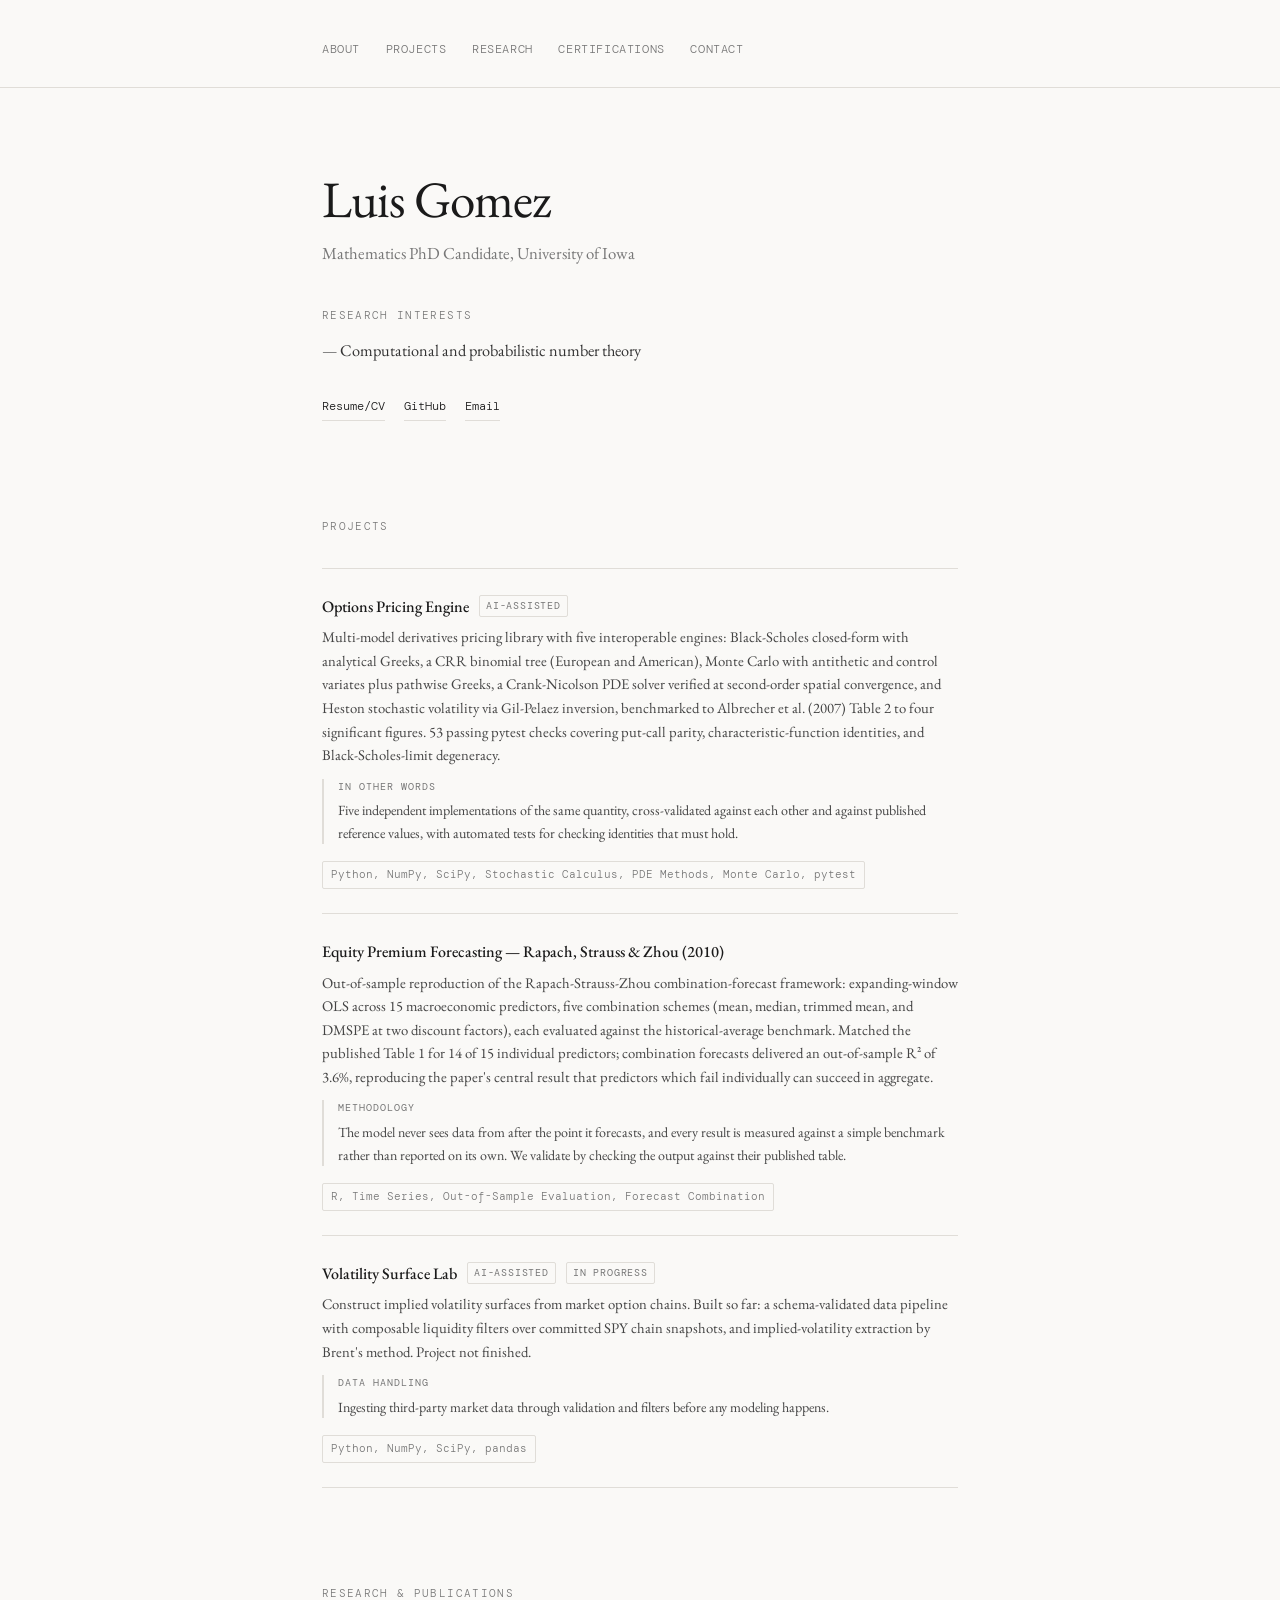
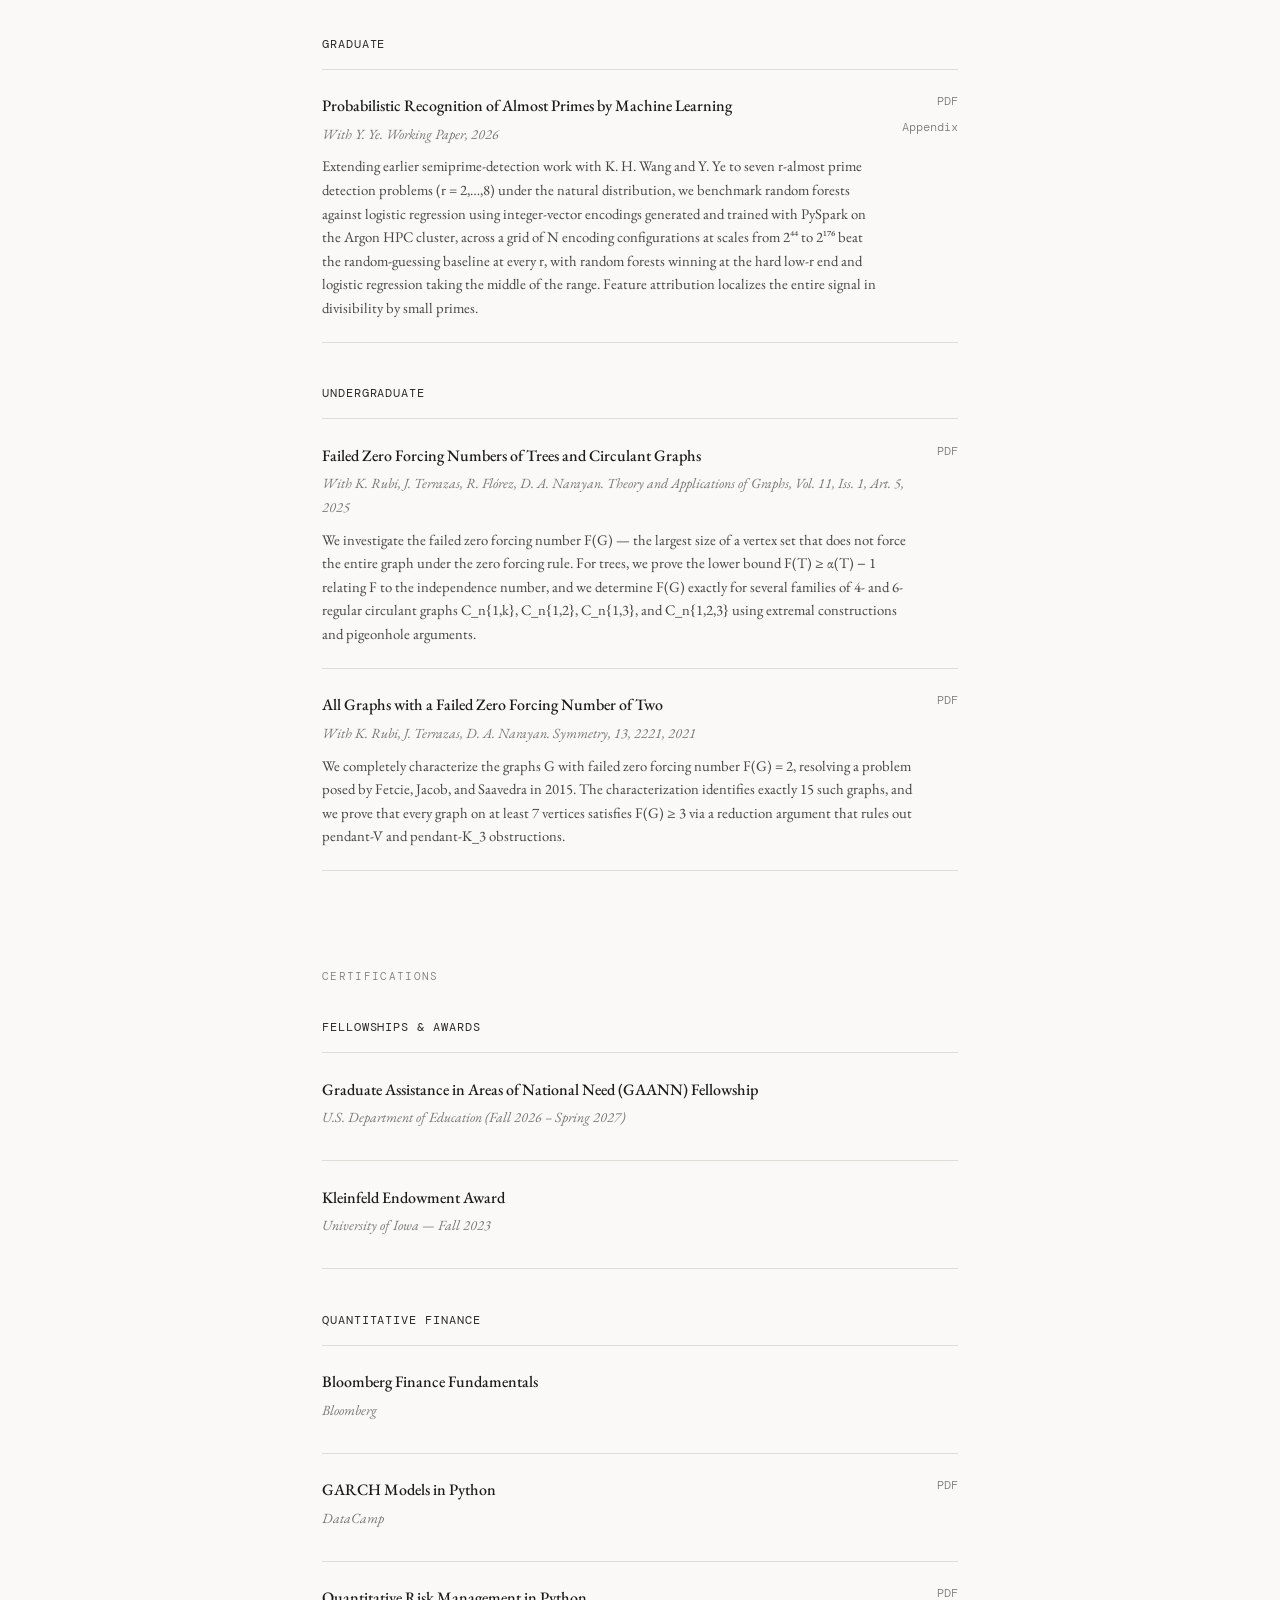
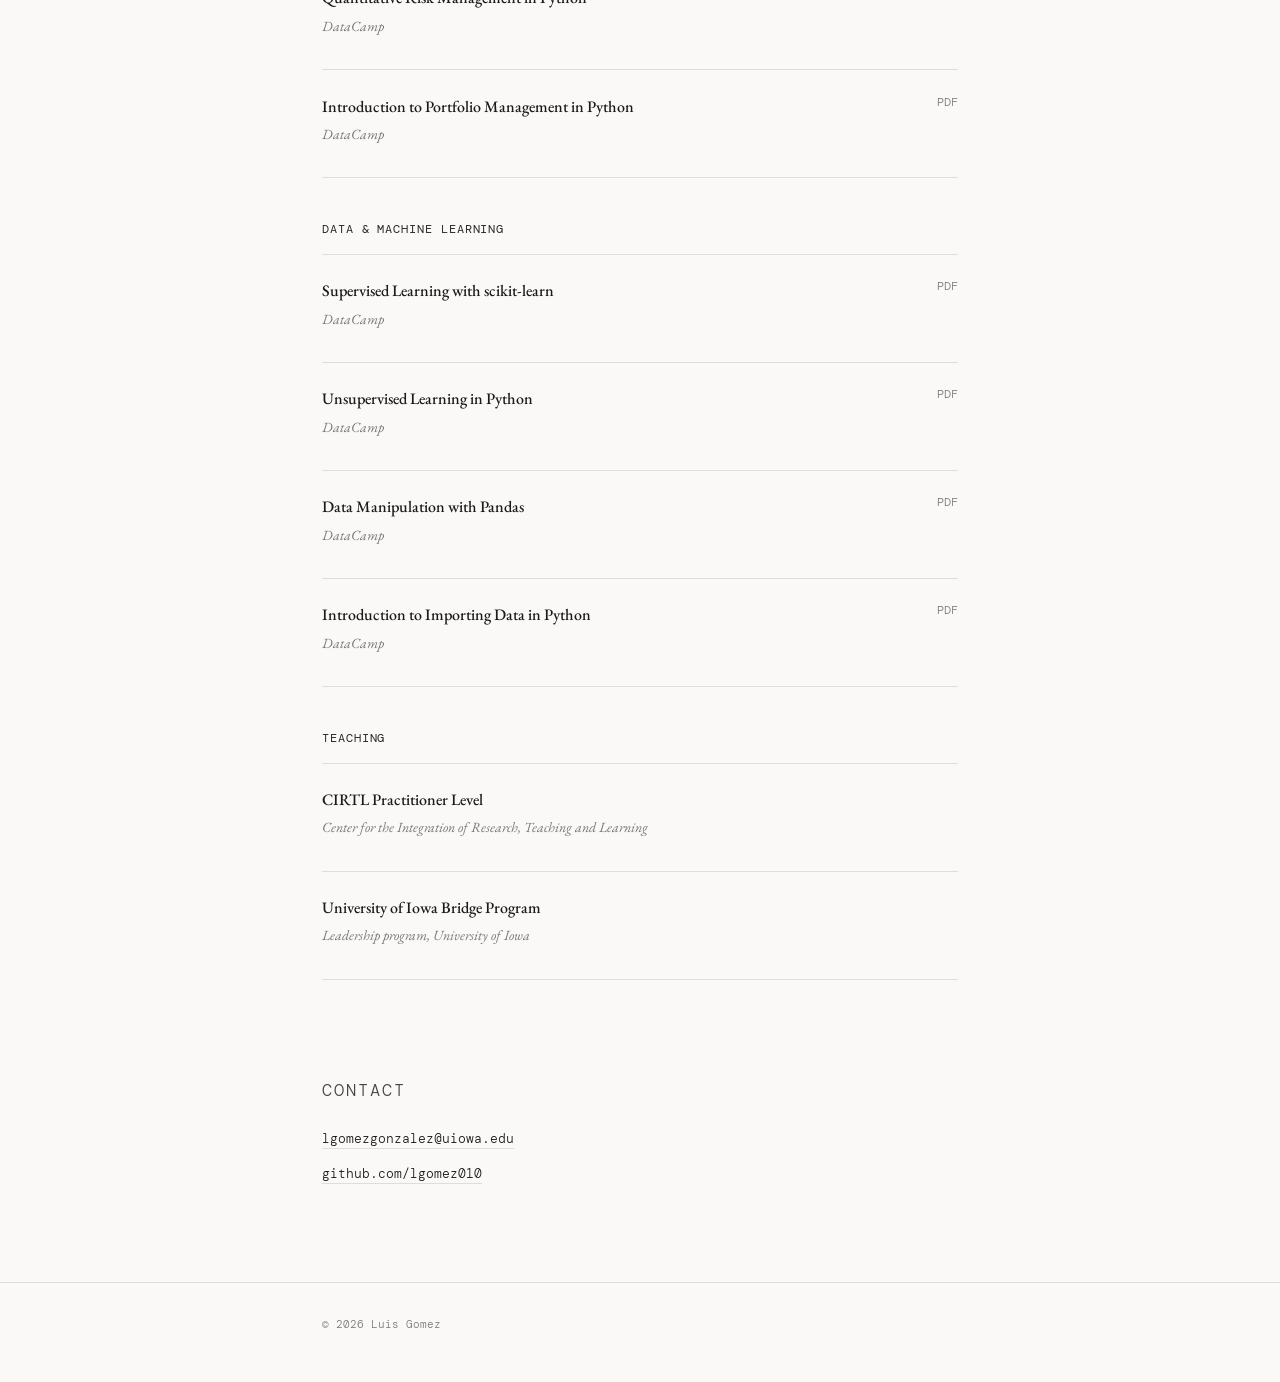
==== index.html @ 677ee408 "Update meta description and link text in index.html" ====
<!DOCTYPE html>
<html lang="en">
<head>
  <meta charset="UTF-8" />
  <meta name="viewport" content="width=device-width, initial-scale=1.0" />
  <title>Luis Gomez | Personal Site</title>
  <meta name="description" content="Luis Gomez — Mathematics PhD candidate, University of Iowa." />
  <link rel="preconnect" href="https://fonts.googleapis.com" />
  <link href="https://fonts.googleapis.com/css2?family=EB+Garamond:ital,wght@0,400;0,500;1,400&family=DM+Mono:wght@300;400&display=swap" rel="stylesheet" />
  <style>
    *, *::before, *::after { box-sizing: border-box; margin: 0; padding: 0; }

    :root {
      --bg: #faf9f7;
      --text: #1a1a1a;
      --muted: #777;
      --accent: #2a2a2a;
      --line: #e0ddd8;
      --hover: #0040ff;
    }

    html { scroll-behavior: smooth; }

    body {
      background: var(--bg);
      color: var(--text);
      font-family: 'EB Garamond', Georgia, serif;
      font-size: 18px;
      line-height: 1.7;
    }

    /* ── Layout ── */
    .container {
      max-width: 700px;
      margin: 0 auto;
      padding: 0 2rem;
    }

    /* ── Nav ── */
    nav {
      padding: 2rem 0 1.5rem;
      border-bottom: 1px solid var(--line);
      margin-bottom: 5rem;
    }

    nav .container {
      display: flex;
      justify-content: space-between;
      align-items: baseline;
      gap: 1.5rem;
      flex-wrap: wrap;
    }

    nav ul {
      list-style: none;
      display: flex;
      gap: 1.6rem;
      flex-wrap: wrap;
    }

    nav ul a {
      font-family: 'DM Mono', monospace;
      font-size: 0.75rem;
      font-weight: 300;
      color: var(--muted);
      text-decoration: none;
      letter-spacing: 0.05em;
      text-transform: uppercase;
      transition: color 0.2s;
    }

    nav ul a:hover { color: var(--hover); }

    /* ── Sections ── */
    section { margin-bottom: 6rem; }

    .section-label {
      font-family: 'DM Mono', monospace;
      font-size: 0.7rem;
      font-weight: 300;
      letter-spacing: 0.12em;
      text-transform: uppercase;
      color: var(--muted);
      margin-bottom: 2rem;
    }

    .section-note {
      font-size: 0.88rem;
      color: var(--muted);
      font-style: italic;
      margin-top: -1.4rem;
      margin-bottom: 2rem;
    }

    /* ── Hero / About ── */
    #about h1 {
      font-size: clamp(2.2rem, 5vw, 3.2rem);
      font-weight: 400;
      line-height: 1.2;
      margin-bottom: 0.6rem;
      letter-spacing: -0.02em;
    }

    #about .subtitle {
      font-size: 1.05rem;
      color: var(--muted);
      margin-bottom: 2rem;
    }

    #about .bio p {
      font-size: 1.05rem;
      color: #333;
      max-width: 600px;
      margin-bottom: 1.1rem;
    }

    #about h2 {
      font-size: 0.7rem;
      font-family: 'DM Mono', monospace;
      font-weight: 300;
      letter-spacing: 0.12em;
      text-transform: uppercase;
      color: var(--muted);
      margin: 2.4rem 0 0.75rem;
    }

    #about .interests {
      list-style: none;
      font-size: 1.02rem;
      color: #333;
      margin-bottom: 0.5rem;
    }

    #about .interests li {
      padding-left: 1.1rem;
      position: relative;
    }

    #about .interests li::before {
      content: "—";
      position: absolute;
      left: 0;
      color: var(--muted);
    }

    .links-inline {
      display: flex;
      flex-wrap: wrap;
      gap: 1.2rem;
      font-family: 'DM Mono', monospace;
      font-size: 0.78rem;
      font-weight: 300;
      margin-top: 2rem;
    }

    .links-inline a {
      color: var(--text);
      text-decoration: none;
      border-bottom: 1px solid var(--line);
      padding-bottom: 2px;
      transition: border-color 0.2s, color 0.2s;
    }

    .links-inline a:hover {
      color: var(--hover);
      border-color: var(--hover);
    }

    /* ── Grouped list headings (Research, Certifications) ── */
    .pub-group-heading {
      font-family: 'DM Mono', monospace;
      font-size: 0.72rem;
      font-weight: 400;
      letter-spacing: 0.08em;
      text-transform: uppercase;
      color: var(--accent);
      margin: 2.6rem 0 0.9rem;
    }

    .pub-group-heading:first-of-type { margin-top: 0; }

    /* ── Research / Publications ── */
    .pub-list { list-style: none; margin-bottom: 1rem; }

    .pub-list li {
      padding: 1.4rem 0;
      border-bottom: 1px solid var(--line);
      display: grid;
      grid-template-columns: 1fr auto;
      gap: 0.5rem 1.5rem;
      align-items: start;
    }

    .pub-list li:first-child { border-top: 1px solid var(--line); }

    .pub-title {
      font-size: 1rem;
      font-weight: 500;
      margin-bottom: 0.2rem;
    }

    .pub-meta {
      font-size: 0.88rem;
      color: var(--muted);
      font-style: italic;
      margin-bottom: 0.5rem;
    }

    .pub-desc {
      font-size: 0.92rem;
      color: #444;
      line-height: 1.6;
    }

    .pub-links {
      display: flex;
      flex-direction: column;
      gap: 0.4rem;
      align-items: flex-end;
    }

    .pub-link {
      font-family: 'DM Mono', monospace;
      font-size: 0.72rem;
      font-weight: 300;
      color: var(--muted);
      text-decoration: none;
      white-space: nowrap;
      transition: color 0.2s;
    }

    .pub-link:hover { color: var(--hover); }

    /* ── Projects ── */
    .project-grid { display: flex; flex-direction: column; }

    .project-card {
      padding: 1.5rem 0;
      border-bottom: 1px solid var(--line);
      display: block;
      text-decoration: none;
      color: inherit;
    }

    .project-card:first-child { border-top: 1px solid var(--line); }
    .project-card:hover .project-name { color: var(--hover); }

    .project-name {
      font-size: 1rem;
      font-weight: 500;
      margin-bottom: 0.35rem;
      transition: color 0.2s;
      display: flex;
      align-items: center;
      gap: 0.6rem;
      flex-wrap: wrap;
    }

    .status-badge {
      font-family: 'DM Mono', monospace;
      font-size: 0.62rem;
      font-weight: 400;
      letter-spacing: 0.08em;
      text-transform: uppercase;
      color: var(--muted);
      border: 1px solid var(--line);
      border-radius: 2px;
      padding: 0.1rem 0.4rem;
      white-space: nowrap;
    }

    .project-desc {
      font-size: 0.92rem;
      color: #444;
      line-height: 1.6;
      margin-bottom: 0.75rem;
    }

    .project-translation {
      font-size: 0.88rem;
      color: #444;
      line-height: 1.6;
      margin-bottom: 0.8rem;
      padding-left: 0.9rem;
      border-left: 2px solid var(--line);
    }

    .project-translation .label {
      display: block;
      font-family: 'DM Mono', monospace;
      font-size: 0.62rem;
      font-weight: 400;
      letter-spacing: 0.1em;
      text-transform: uppercase;
      color: var(--muted);
      margin-bottom: 0.3rem;
    }

    .project-tag {
      font-family: 'DM Mono', monospace;
      font-size: 0.68rem;
      font-weight: 300;
      color: var(--muted);
      border: 1px solid var(--line);
      padding: 0.2rem 0.5rem;
      border-radius: 2px;
      display: inline-block;
      white-space: normal;
      line-height: 1.8;
    }

    /* ── Contact ── */
    #contact p {
      font-size: 1.05rem;
      color: #444;
      margin-bottom: 1.5rem;
      max-width: 520px;
    }

    .contact-list {
      list-style: none;
      font-family: 'DM Mono', monospace;
      font-size: 0.82rem;
      font-weight: 300;
      display: flex;
      flex-direction: column;
      gap: 0.8rem;
    }

    .contact-list a {
      color: var(--text);
      text-decoration: none;
      border-bottom: 1px solid var(--line);
      padding-bottom: 1px;
      transition: color 0.2s, border-color 0.2s;
    }

    .contact-list a:hover {
      color: var(--hover);
      border-color: var(--hover);
    }

    /* ── Footer ── */
    footer {
      border-top: 1px solid var(--line);
      padding: 2rem 0 3rem;
      margin-top: 2rem;
    }

    footer .container {
      display: flex;
      justify-content: space-between;
      align-items: center;
    }

    footer p {
      font-family: 'DM Mono', monospace;
      font-size: 0.7rem;
      font-weight: 300;
      color: var(--muted);
    }

    /* ── Responsive ── */
    @media (max-width: 580px) {
      nav .container { flex-direction: column; gap: 1rem; align-items: flex-start; }
      nav ul { gap: 1.1rem; }
      .pub-list li { grid-template-columns: 1fr; }
      .pub-links { flex-direction: row; align-items: flex-start; gap: 1rem; }
      footer .container { flex-direction: column; gap: 0.5rem; text-align: center; }
    }
  </style>
</head>
<body>

  <!-- ═══════════════════════════════════════
       NAV
  ═══════════════════════════════════════ -->
  <nav>
    <div class="container">
      <ul>
        <li><a href="#about">About</a></li>
        <li><a href="#projects">Projects</a></li>
        <li><a href="#research">Research</a></li>
        <li><a href="#certifications">Certifications</a></li>
        <li><a href="#contact">Contact</a></li>
      </ul>
    </div>
  </nav>

  <main>
    <div class="container">

      <!-- ═══════════════════════════════════════
           ABOUT
      ═══════════════════════════════════════ -->
      <section id="about">
        <h1>Luis Gomez</h1>
        <p class="subtitle">Mathematics PhD Candidate, University of Iowa</p>

      <div class="bio">
      <p>

      </p>
      </div>

        <h2>Research Interests</h2>
        <ul class="interests">
          <li>Computational and probabilistic number theory</li>
        </ul>

        <div class="links-inline">
          <a href="Resume-2026.pdf" target="_blank" rel="noopener noreferrer">Resume/CV</a>
          <a href="https://github.com/lgomez010" target="_blank" rel="noopener noreferrer">GitHub</a>
          <a href="mailto:lgomezgonzalez@uiowa.edu">Email</a>
        </div>
      </section>

      <!-- ═══════════════════════════════════════
           PROJECTS
           One .project-card per project. The whole card is a link.
      ═══════════════════════════════════════ -->
      <section id="projects">
        <!-- Section label is "Projects". AI assistance is disclosed per-card via the
             "AI-Assisted" badge, so coauthored research does not inherit the qualifier. -->
        <p class="section-label">Projects</p>
        <div class="project-grid">

          <a class="project-card" href="https://github.com/lgomez010/options-pricing-engine" target="_blank" rel="noopener noreferrer">
            <div class="project-name">
              Options Pricing Engine
              <span class="status-badge">AI-Assisted</span>
            </div>
            <div class="project-desc">
              Multi-model derivatives pricing library with five interoperable engines: Black-Scholes
              closed-form with analytical Greeks, a CRR binomial tree (European and American), Monte
              Carlo with antithetic and control variates plus pathwise Greeks, a Crank-Nicolson PDE
              solver verified at second-order spatial convergence, and Heston stochastic volatility via
              Gil-Pelaez inversion, benchmarked to Albrecher et al. (2007) Table 2 to four significant
              figures. 53 passing pytest checks covering put-call parity, characteristic-function
              identities, and Black-Scholes-limit degeneracy.
            </div>
            <div class="project-translation">
              <span class="label">In other words</span>
              Five independent implementations of the same quantity, cross-validated against each other and
              against published reference values, with automated tests for checking identities that must hold.
            </div>
            <span class="project-tag">Python, NumPy, SciPy, Stochastic Calculus, PDE Methods, Monte Carlo, pytest</span>
          </a>

          <!-- TODO: confirm this repo URL (or rename the repo) before publishing. -->
          <a class="project-card" href="https://github.com/lgomez010/equity-premium-forecasting" target="_blank" rel="noopener noreferrer">
            <div class="project-name">Equity Premium Forecasting — Rapach, Strauss &amp; Zhou (2010)</div>
            <div class="project-desc">
              Out-of-sample reproduction of the Rapach-Strauss-Zhou combination-forecast framework:
              expanding-window OLS across 15 macroeconomic predictors, five combination schemes (mean,
              median, trimmed mean, and DMSPE at two discount factors), each evaluated against the
              historical-average benchmark. Matched the published Table 1 for 14 of 15 individual
              predictors; combination forecasts delivered an out-of-sample R² of 3.6%, reproducing the
              paper's central result that predictors which fail individually can succeed in aggregate.
            </div>
            <div class="project-translation">
              <span class="label">Methodology</span>
              The model never sees data from after the point it forecasts, and every result is measured against a
              simple benchmark rather than reported on its own. We validate by checking the output against 
              their published table.
            </div>
            <span class="project-tag">R, Time Series, Out-of-Sample Evaluation, Forecast Combination</span>
          </a>

          <a class="project-card" href="https://github.com/lgomez010/volatility-surface-lab" target="_blank" rel="noopener noreferrer">
            <div class="project-name">
              Volatility Surface Lab
              <span class="status-badge">AI-Assisted</span>
              <span class="status-badge">In Progress</span>
            </div>
            <div class="project-desc">
              Construct implied volatility surfaces from market option chains. Built so far: a schema-validated data pipeline with composable liquidity filters
              over committed SPY chain snapshots, and implied-volatility extraction by Brent's method.
              Project not finished.
            </div>
            <div class="project-translation">
              <span class="label">Data Handling</span>
              Ingesting third-party market data through validation and filters before any
              modeling happens.
            </div>
            <span class="project-tag">Python, NumPy, SciPy, pandas</span>
          </a>

        </div>
      </section>

      <!-- ═══════════════════════════════════════
           RESEARCH — one <li> per paper.
           Remove the .pub-links block if there is no link yet.
      ═══════════════════════════════════════ -->
      <section id="research">
        <p class="section-label">Research &amp; Publications</p>

        <h3 class="pub-group-heading">Graduate</h3>
        <ul class="pub-list">
          <li>
            <div>
              <div class="pub-title">Probabilistic Recognition of Almost Primes by Machine Learning</div>
              <div class="pub-meta">With Y. Ye. Working Paper, 2026</div>
              <div class="pub-desc">
                Extending earlier semiprime-detection work with K. H. Wang and Y. Ye to seven r-almost
                prime detection problems (r = 2,…,8) under
                the natural distribution, we benchmark random forests against logistic regression using
                integer-vector encodings generated and trained with PySpark on the Argon HPC cluster, 
                across a grid of N encoding configurations at scales from 2⁴⁴ to 2¹⁷⁶ beat the random-guessing baseline at every r,
                with random forests winning at the hard low-r end and logistic regression taking the
                middle of the range. Feature attribution localizes the entire signal in divisibility by
                small primes.
              </div>
            </div>
            <div class="pub-links">
              <a class="pub-link" href="r-Almost-Primes.pdf" target="_blank" rel="noopener">PDF</a>
              <a class="pub-link" href="r-Almost-Primes-appendix.pdf" target="_blank" rel="noopener">Appendix</a>
            </div>
          </li>
        </ul>

        <h3 class="pub-group-heading">Undergraduate</h3>
        <ul class="pub-list">
          <li>
            <div>
              <div class="pub-title">Failed Zero Forcing Numbers of Trees and Circulant Graphs</div>
              <div class="pub-meta">With K. Rubi, J. Terrazas, R. Flórez, D. A. Narayan. <em>Theory and Applications of Graphs</em>, Vol. 11, Iss. 1, Art. 5, 2025</div>
              <div class="pub-desc">
                We investigate the failed zero forcing number F(G) — the largest size of a vertex set that
                does not force the entire graph under the zero forcing rule. For trees, we prove the lower
                bound F(T) ≥ α(T) − 1 relating F to the independence number, and we determine F(G) exactly
                for several families of 4- and 6-regular circulant graphs C_n{1,k}, C_n{1,2}, C_n{1,3}, and
                C_n{1,2,3} using extremal constructions and pigeonhole arguments.
              </div>
            </div>
            <div class="pub-links">
              <a class="pub-link" href="failed-zero-forcing-trees.pdf" target="_blank" rel="noopener">PDF</a>
            </div>
          </li>
          <li>
            <div>
              <div class="pub-title">All Graphs with a Failed Zero Forcing Number of Two</div>
              <div class="pub-meta">With K. Rubi, J. Terrazas, D. A. Narayan. <em>Symmetry</em>, 13, 2221, 2021</div>
              <div class="pub-desc">
                We completely characterize the graphs G with failed zero forcing number F(G) = 2, resolving
                a problem posed by Fetcie, Jacob, and Saavedra in 2015. The characterization identifies
                exactly 15 such graphs, and we prove that every graph on at least 7 vertices satisfies
                F(G) ≥ 3 via a reduction argument that rules out pendant-V and pendant-K_3 obstructions.
              </div>
            </div>
            <div class="pub-links">
              <a class="pub-link" href="failed-zero-forcing-2021.pdf" target="_blank" rel="noopener">PDF</a>
            </div>
          </li>
        </ul>
      </section>

      <!-- ═══════════════════════════════════════
           COURSEWORK & CERTIFICATIONS
      ═══════════════════════════════════════ -->
      <section id="certifications">
        <p class="section-label"> Certifications</p>

        <h3 class="pub-group-heading">Fellowships &amp; Awards</h3>
        <ul class="pub-list">
          <li>
            <div>
              <div class="pub-title">Graduate Assistance in Areas of National Need (GAANN) Fellowship</div>
              <div class="pub-meta">U.S. Department of Education  (Fall 2026 – Spring 2027)</div>
            </div>
          </li>
          <li>
            <div>
              <div class="pub-title">Kleinfeld Endowment Award</div>
              <div class="pub-meta">University of Iowa — Fall 2023</div>
            </div>
          </li>
        </ul>

        <h3 class="pub-group-heading">Quantitative Finance</h3>
        <ul class="pub-list">
          <li>
            <div>
              <div class="pub-title">Bloomberg Finance Fundamentals</div>
              <div class="pub-meta">Bloomberg</div>
            </div>
          </li>
          <li>
            <div>
              <div class="pub-title">GARCH Models in Python</div>
              <div class="pub-meta">DataCamp</div>
            </div>
            <div class="pub-links">
              <a class="pub-link" href="certificates/garch-models-python.pdf" target="_blank" rel="noopener">PDF</a>
            </div>
          </li>
          <li>
            <div>
              <div class="pub-title">Quantitative Risk Management in Python</div>
              <div class="pub-meta">DataCamp</div>
            </div>
            <div class="pub-links">
              <a class="pub-link" href="certificates/quantitative-risk-management-python.pdf" target="_blank" rel="noopener">PDF</a>
            </div>
          </li>
          <li>
            <div>
              <div class="pub-title">Introduction to Portfolio Management in Python</div>
              <div class="pub-meta">DataCamp</div>
            </div>
            <div class="pub-links">
              <a class="pub-link" href="certificates/intro-portfolio-management-python.pdf" target="_blank" rel="noopener">PDF</a>
            </div>
          </li>
        </ul>

        <h3 class="pub-group-heading">Data &amp; Machine Learning</h3>
        <ul class="pub-list">
          <li>
            <div>
              <div class="pub-title">Supervised Learning with scikit-learn</div>
              <div class="pub-meta">DataCamp</div>
            </div>
            <div class="pub-links">
              <a class="pub-link" href="certificates/supervised-learning-sklearn.pdf" target="_blank" rel="noopener">PDF</a>
            </div>
          </li>
          <li>
            <div>
              <div class="pub-title">Unsupervised Learning in Python</div>
              <div class="pub-meta">DataCamp</div>
            </div>
            <div class="pub-links">
              <a class="pub-link" href="certificates/unsupervised-learning-python.pdf" target="_blank" rel="noopener">PDF</a>
            </div>
          </li>
          <li>
            <div>
              <div class="pub-title">Data Manipulation with Pandas</div>
              <div class="pub-meta">DataCamp</div>
            </div>
            <div class="pub-links">
              <a class="pub-link" href="certificates/data-manipulation-pandas.pdf" target="_blank" rel="noopener">PDF</a>
            </div>
          </li>
          <li>
            <div>
              <div class="pub-title">Introduction to Importing Data in Python</div>
              <div class="pub-meta">DataCamp</div>
            </div>
            <div class="pub-links">
              <a class="pub-link" href="certificates/intro-importing-data-python.pdf" target="_blank" rel="noopener">PDF</a>
            </div>
          </li>
        </ul>

        <h3 class="pub-group-heading">Teaching</h3>
        <ul class="pub-list">
          <li>
            <div>
              <div class="pub-title">CIRTL Practitioner Level</div>
              <div class="pub-meta">Center for the Integration of Research, Teaching and Learning </div>
            </div>
          </li>
          <li>
            <div>
              <div class="pub-title">University of Iowa Bridge Program</div>
              <div class="pub-meta">Leadership program, University of Iowa</div>
            </div>
          </li>
        </ul>
        </ul>
      </section>

      <!-- ═══════════════════════════════════════
           CONTACT
      ═══════════════════════════════════════ -->
      <section id="contact">
        <p class="section-label">Contact</p>
        <ul class="contact-list">
          <li><a href="mailto:lgomezgonzalez@uiowa.edu">lgomezgonzalez@uiowa.edu</a></li>
          <li><a href="https://github.com/lgomez010" target="_blank" rel="noopener noreferrer">github.com/lgomez010</a></li>
        </ul>
      </section>

    </div>
  </main>

  <!-- ═══════════════════════════════════════
       FOOTER
  ═══════════════════════════════════════ -->
  <footer>
    <div class="container">
      <p>© 2026 Luis Gomez</p>
    </div>
  </footer>

</body>
</html>
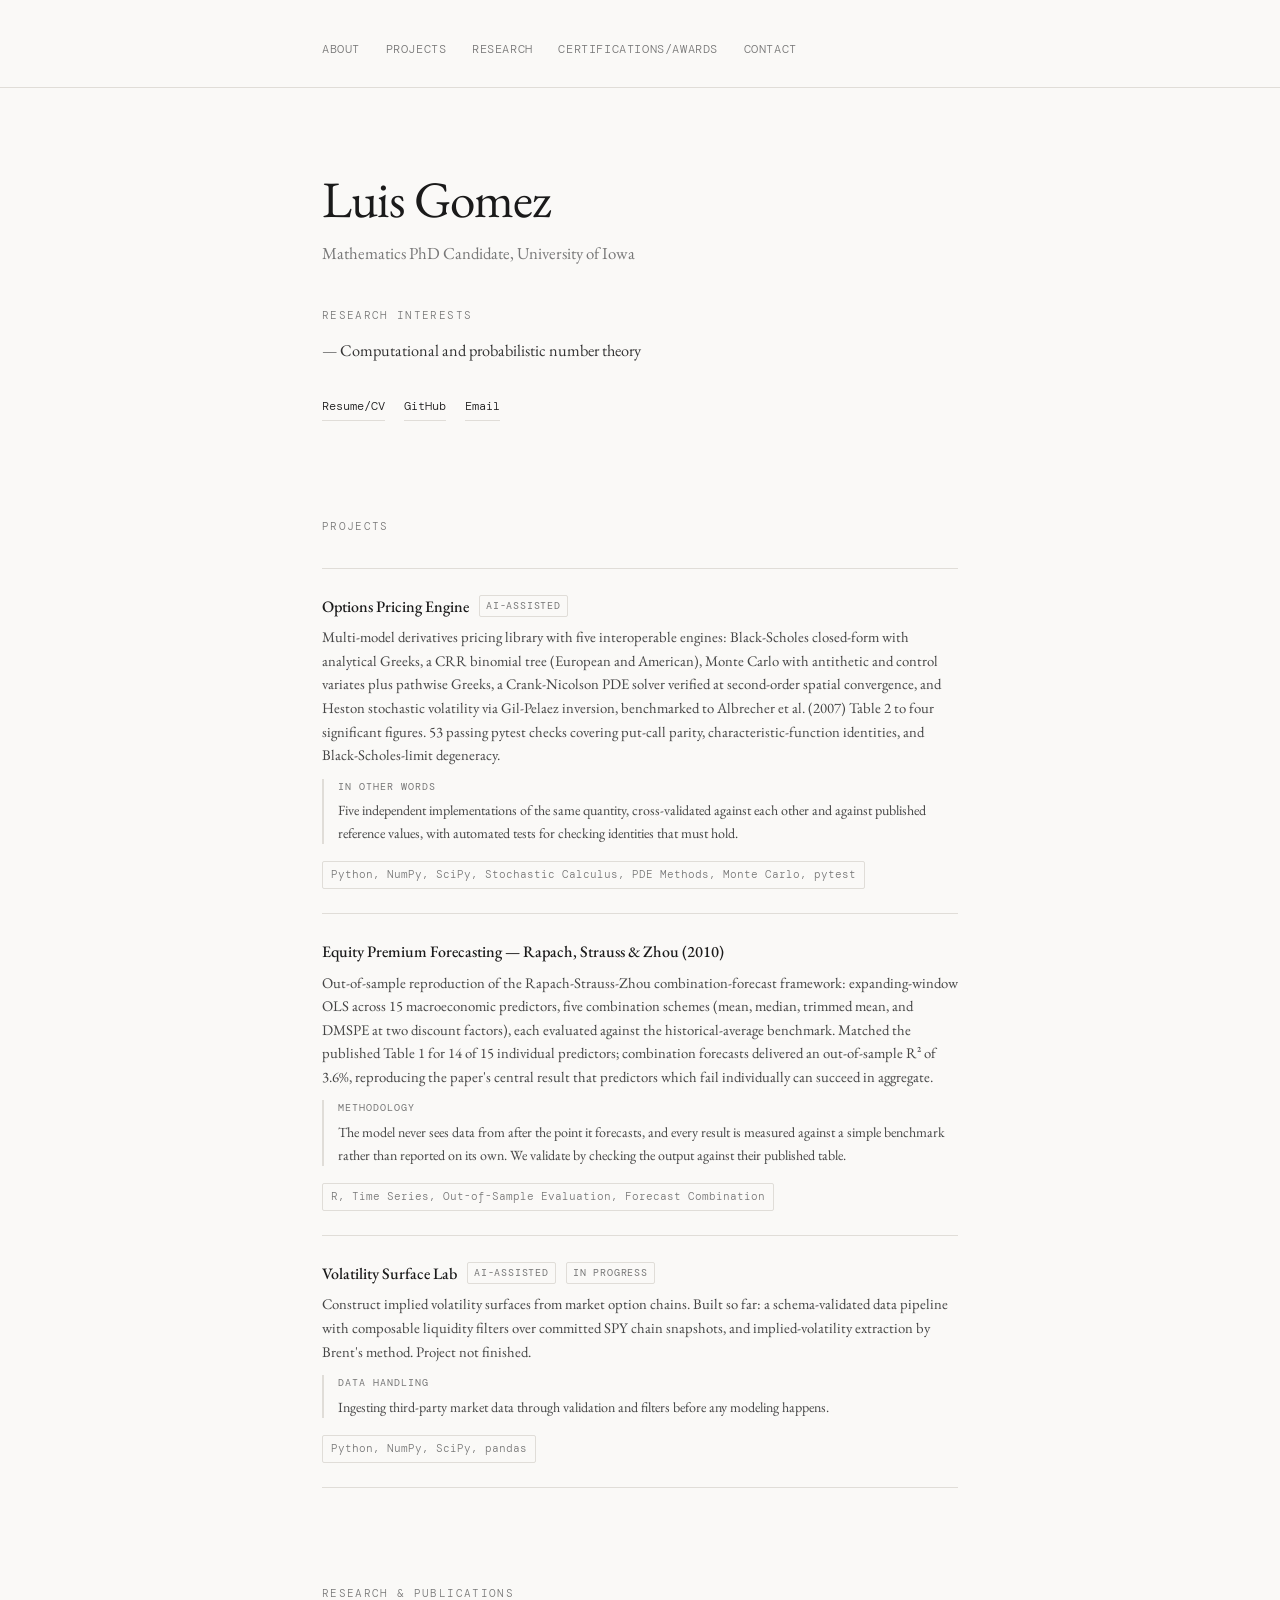
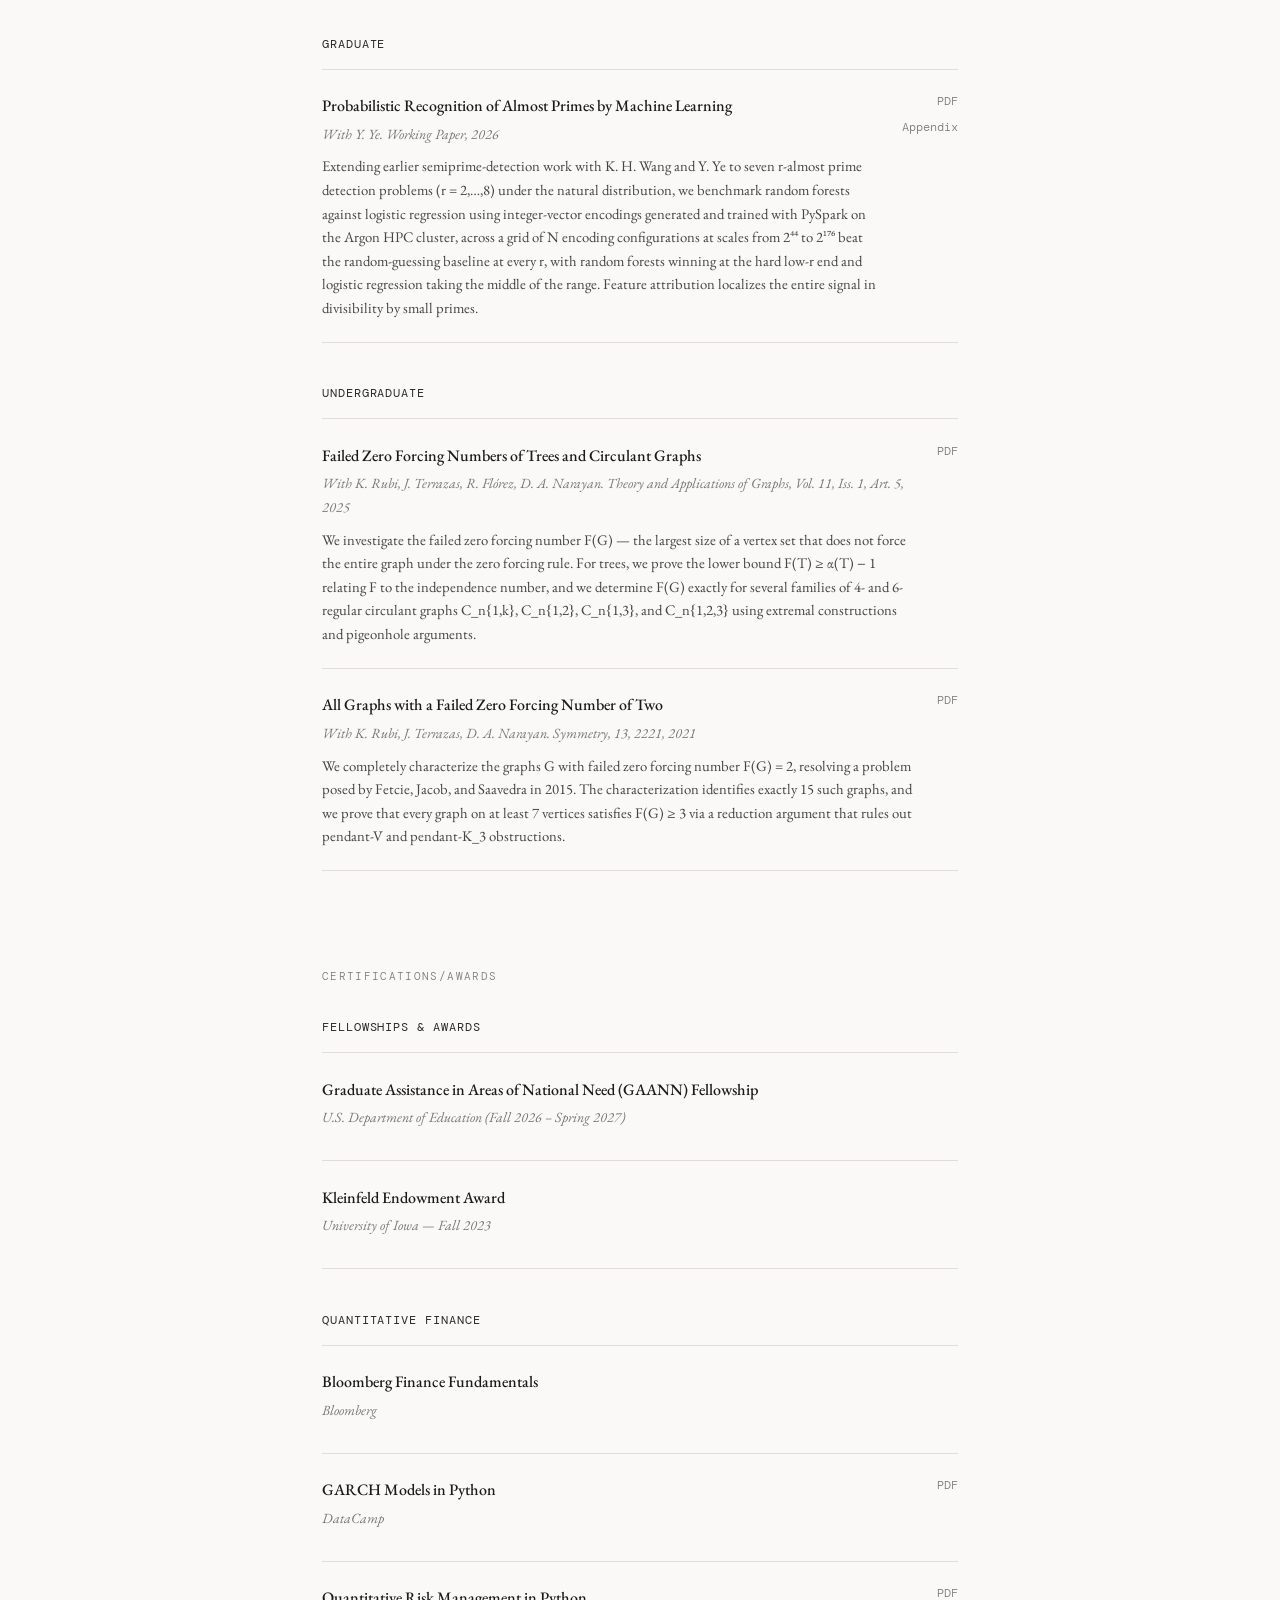
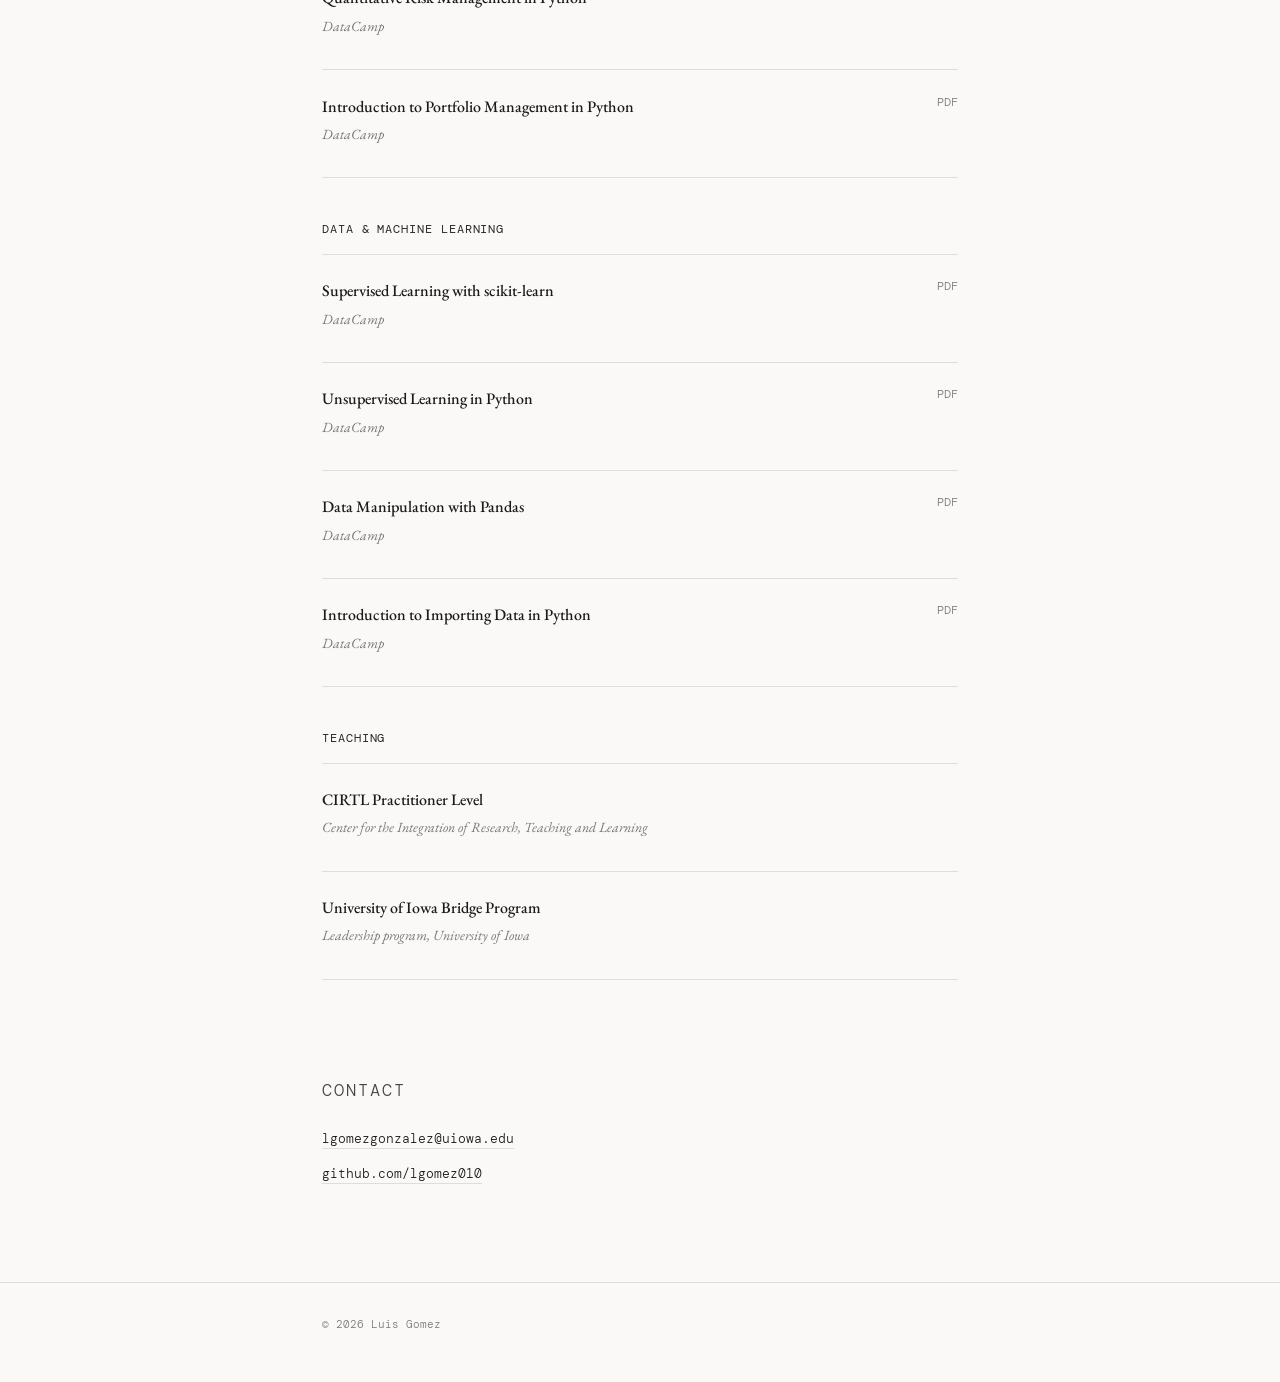
==== commit c03024b8: "Update certifications label to Certifications/Awards" ====
--- a/index.html
+++ b/index.html
@@ -381,7 +381,7 @@
         <li><a href="#about">About</a></li>
         <li><a href="#projects">Projects</a></li>
         <li><a href="#research">Research</a></li>
-        <li><a href="#certifications">Certifications</a></li>
+        <li><a href="#certifications">Certifications/Awards</a></li>
         <li><a href="#contact">Contact</a></li>
       </ul>
     </div>
@@ -560,7 +560,7 @@
            COURSEWORK & CERTIFICATIONS
       ═══════════════════════════════════════ -->
       <section id="certifications">
-        <p class="section-label"> Certifications</p>
+        <p class="section-label"> Certifications/Awards</p>
 
         <h3 class="pub-group-heading">Fellowships &amp; Awards</h3>
         <ul class="pub-list">
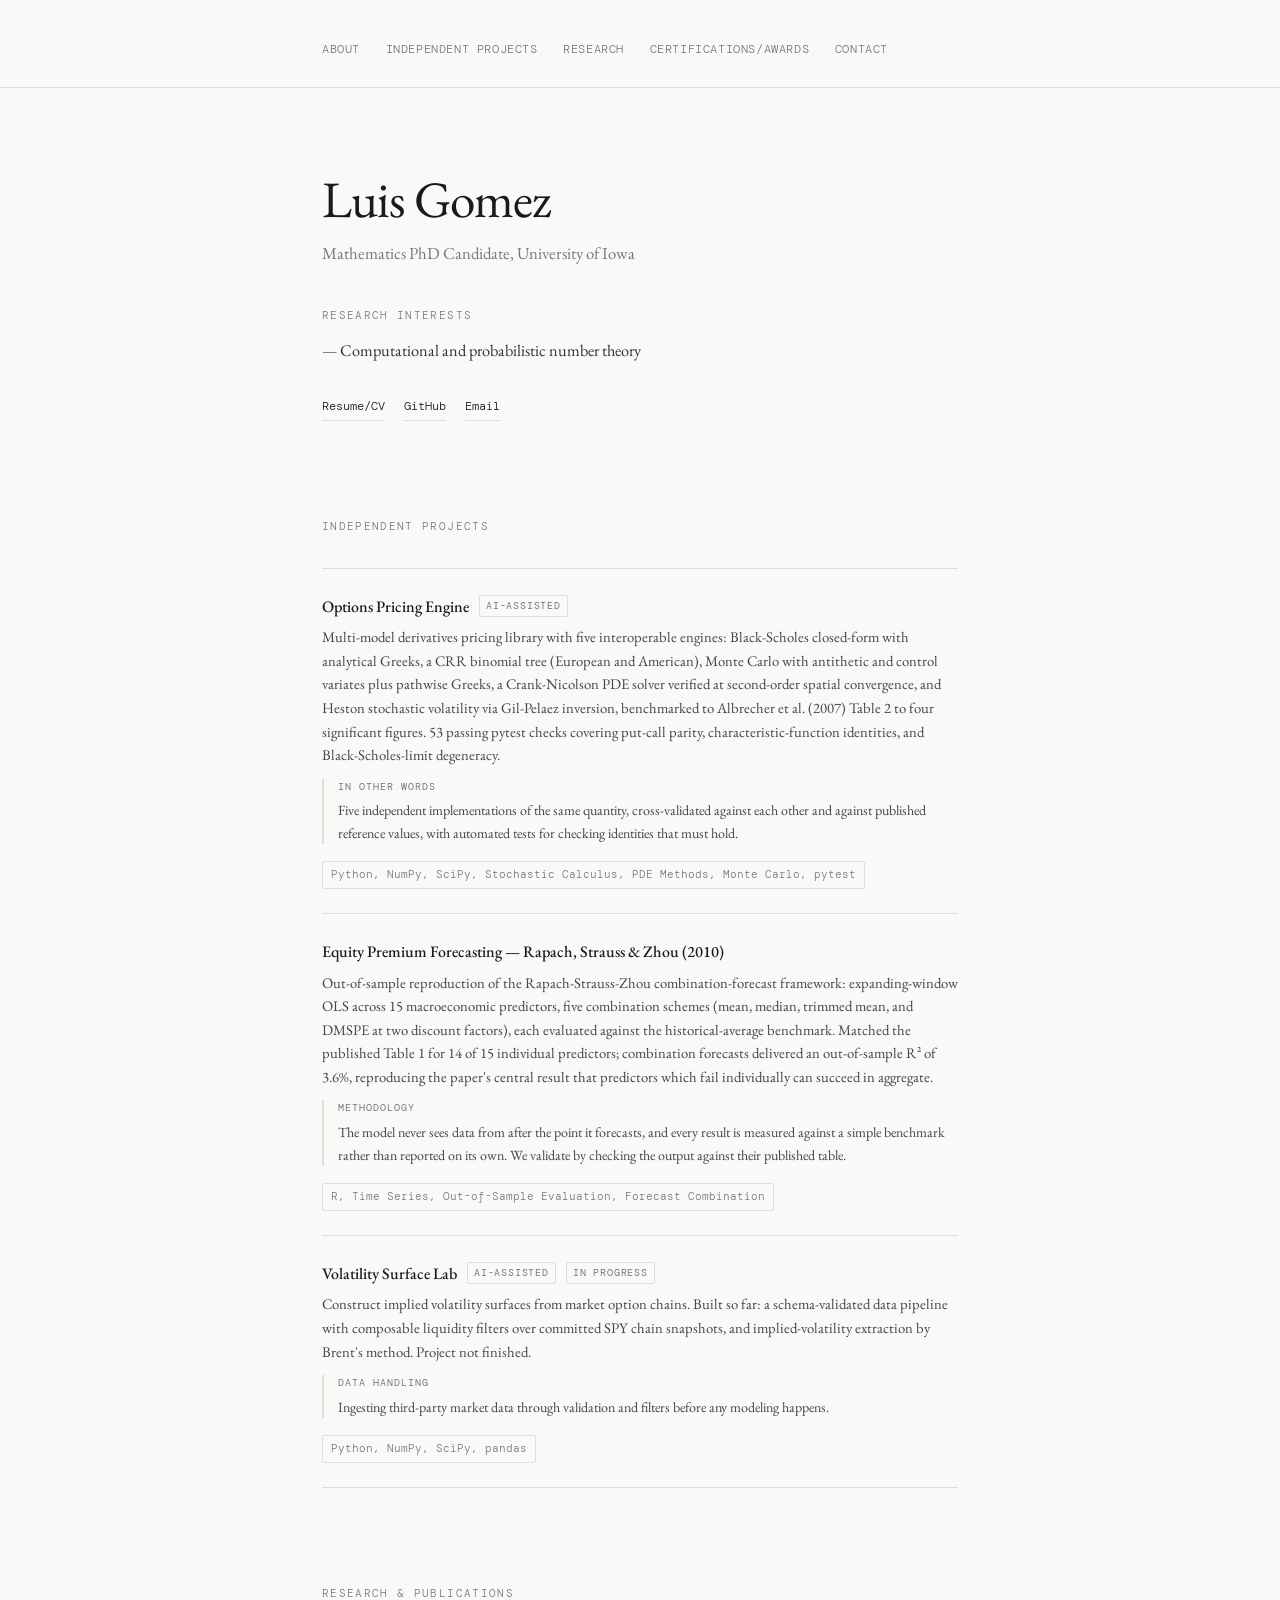
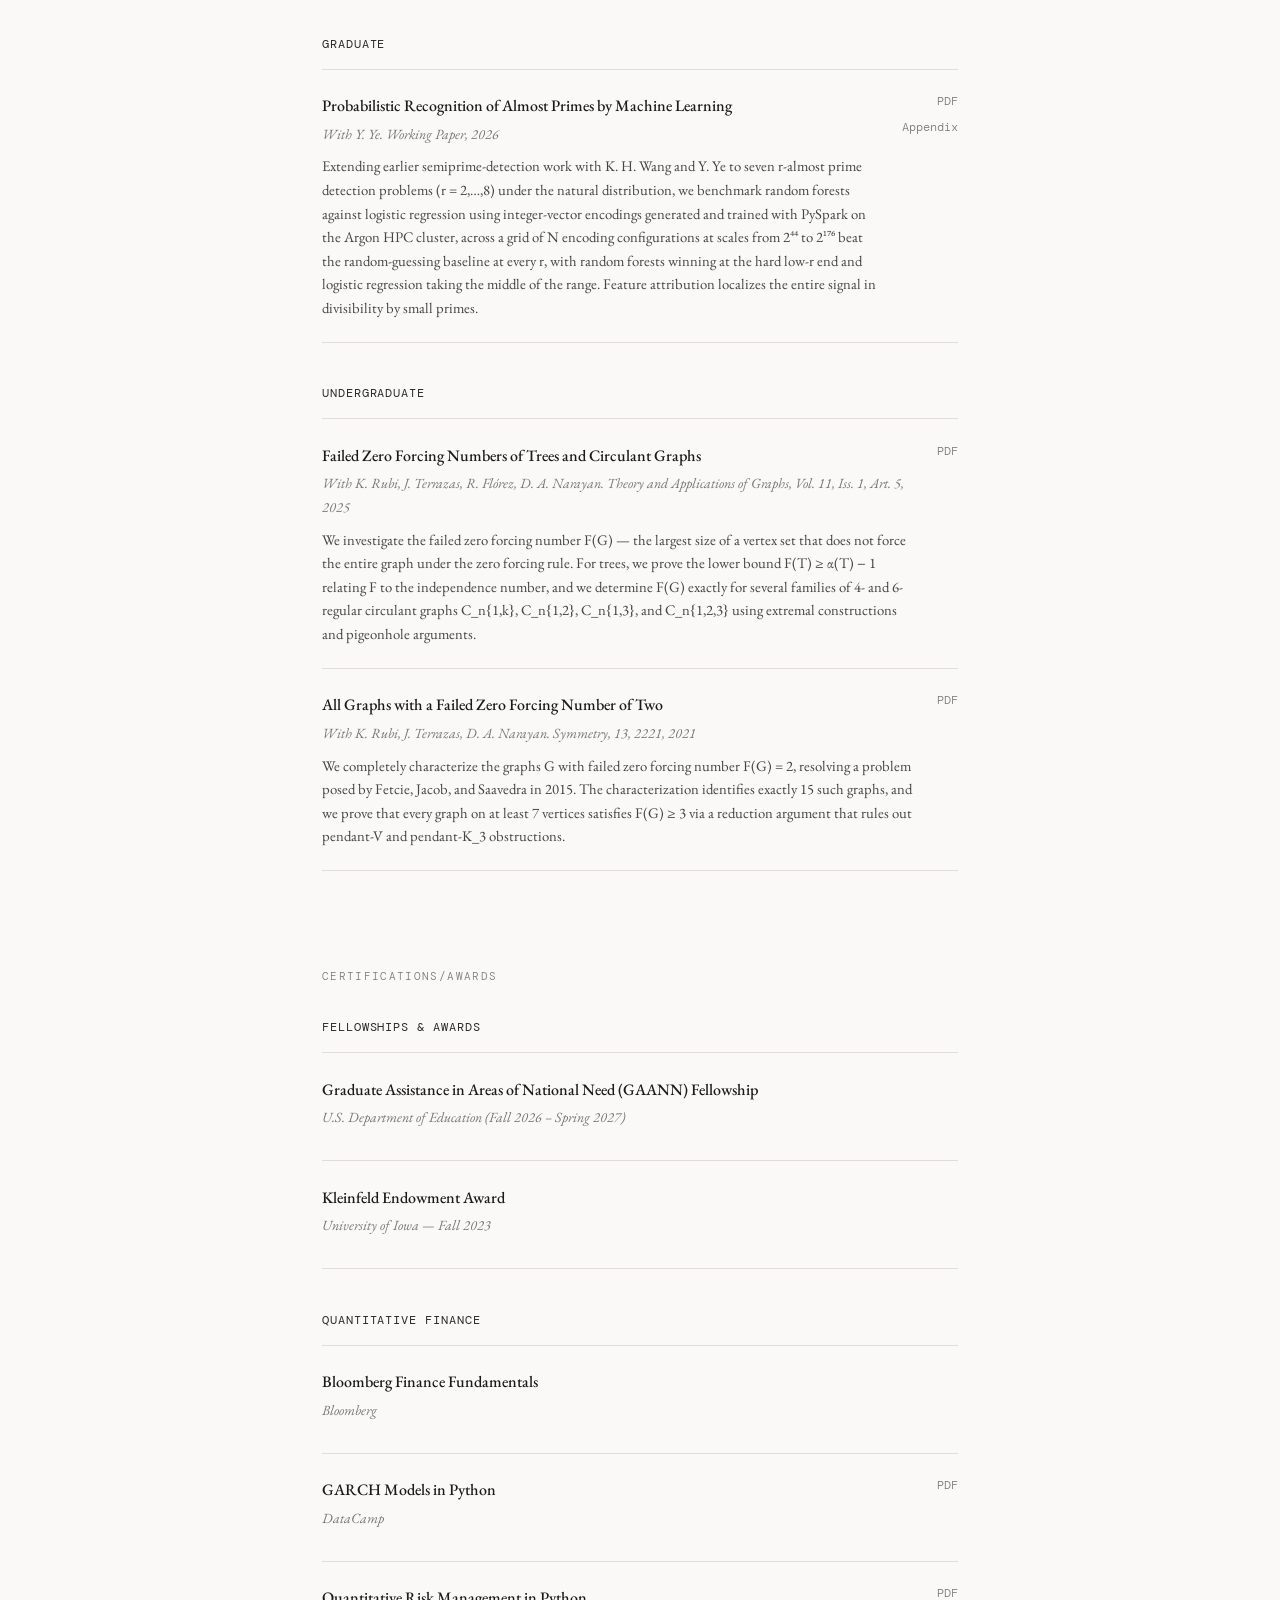
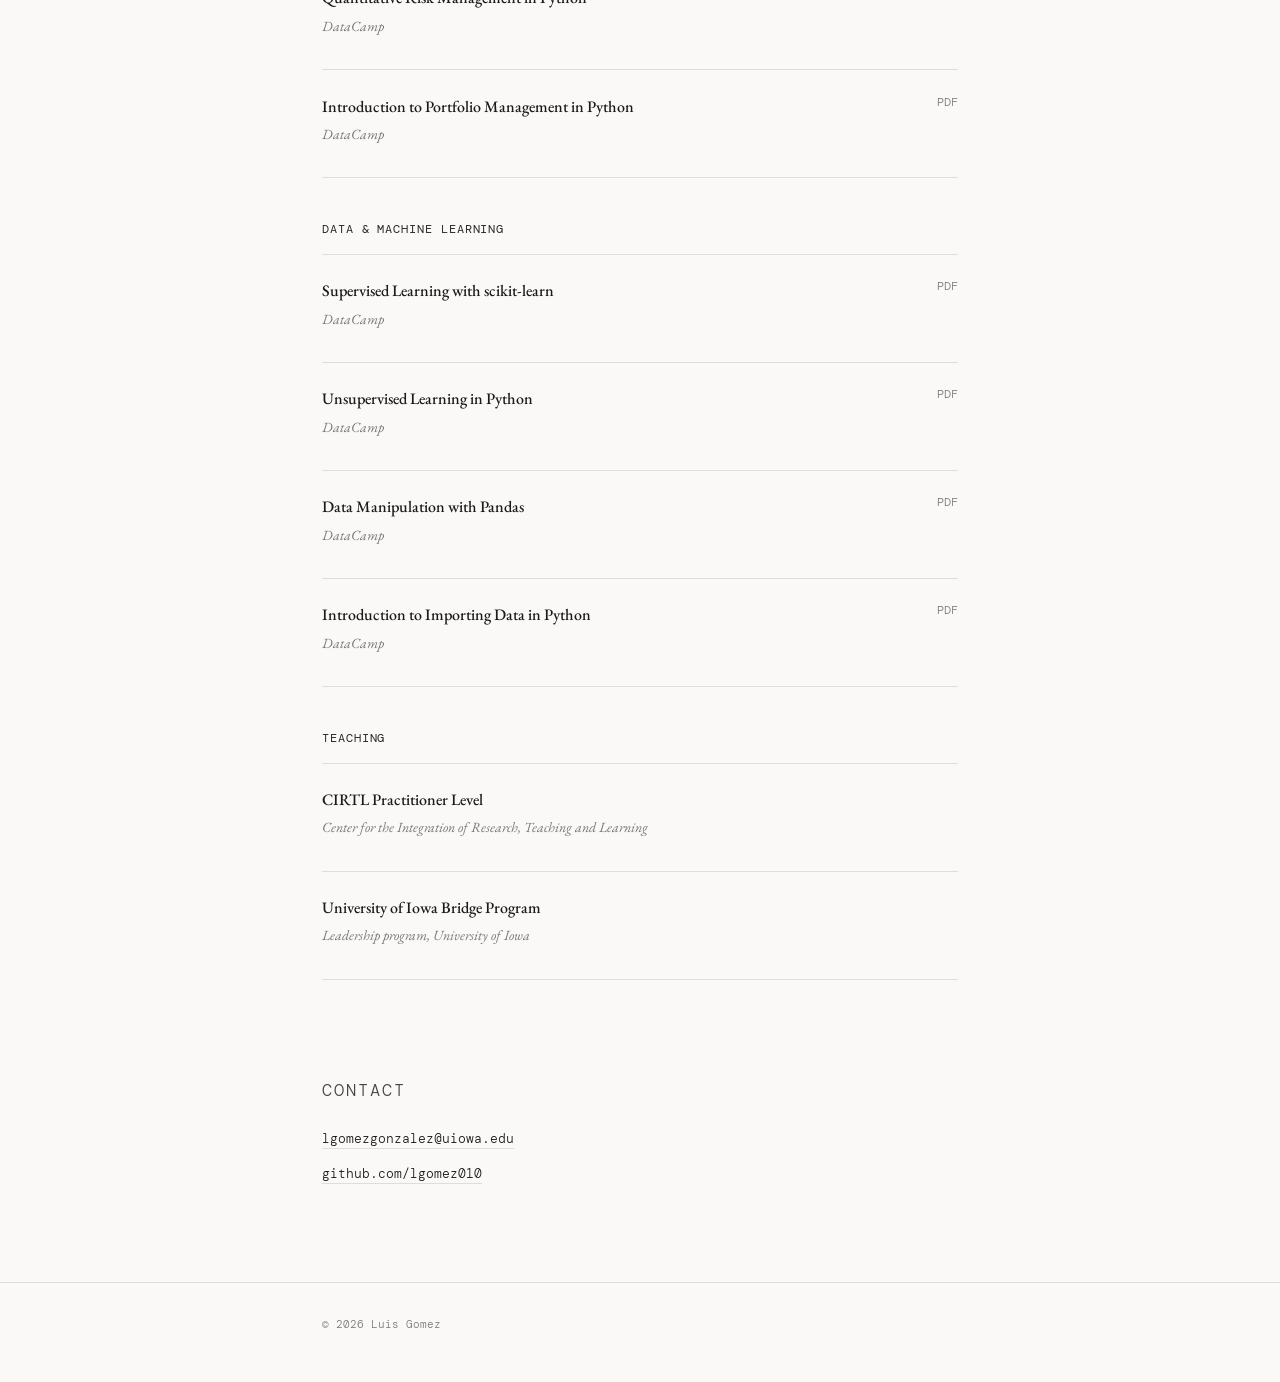
==== commit 5038aa69: "Rename 'Projects' section to 'Independent Projects'" ====
--- a/index.html
+++ b/index.html
@@ -379,7 +379,7 @@
     <div class="container">
       <ul>
         <li><a href="#about">About</a></li>
-        <li><a href="#projects">Projects</a></li>
+        <li><a href="#projects">Independent Projects</a></li>
         <li><a href="#research">Research</a></li>
         <li><a href="#certifications">Certifications/Awards</a></li>
         <li><a href="#contact">Contact</a></li>
@@ -409,7 +409,7 @@
         </ul>
 
         <div class="links-inline">
-          <a href="Resume-2026.pdf" target="_blank" rel="noopener noreferrer">Resume/CV</a>
+          <a href="resume.pdf" target="_blank" rel="noopener noreferrer">Resume/CV</a>
           <a href="https://github.com/lgomez010" target="_blank" rel="noopener noreferrer">GitHub</a>
           <a href="mailto:lgomezgonzalez@uiowa.edu">Email</a>
         </div>
@@ -422,7 +422,7 @@
       <section id="projects">
         <!-- Section label is "Projects". AI assistance is disclosed per-card via the
              "AI-Assisted" badge, so coauthored research does not inherit the qualifier. -->
-        <p class="section-label">Projects</p>
+        <p class="section-label">Independent Projects</p>
         <div class="project-grid">
 
           <a class="project-card" href="https://github.com/lgomez010/options-pricing-engine" target="_blank" rel="noopener noreferrer">
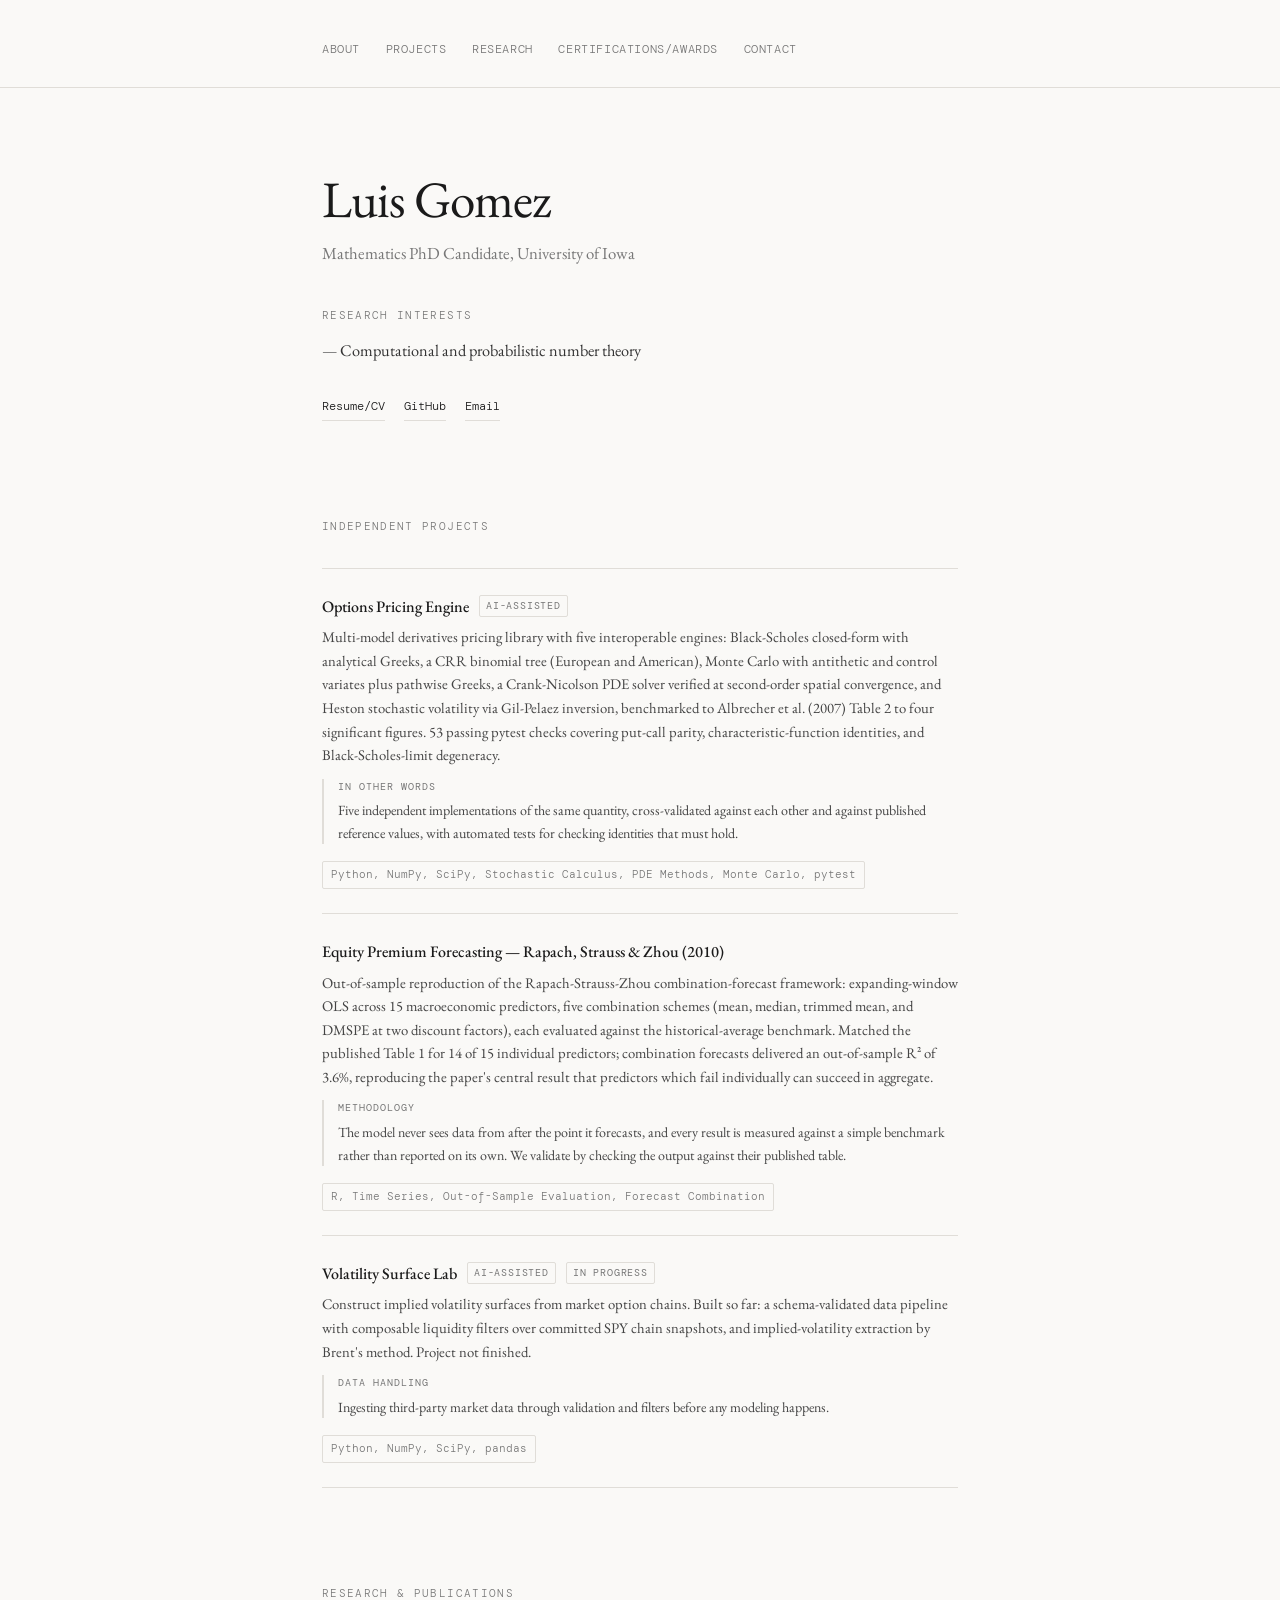
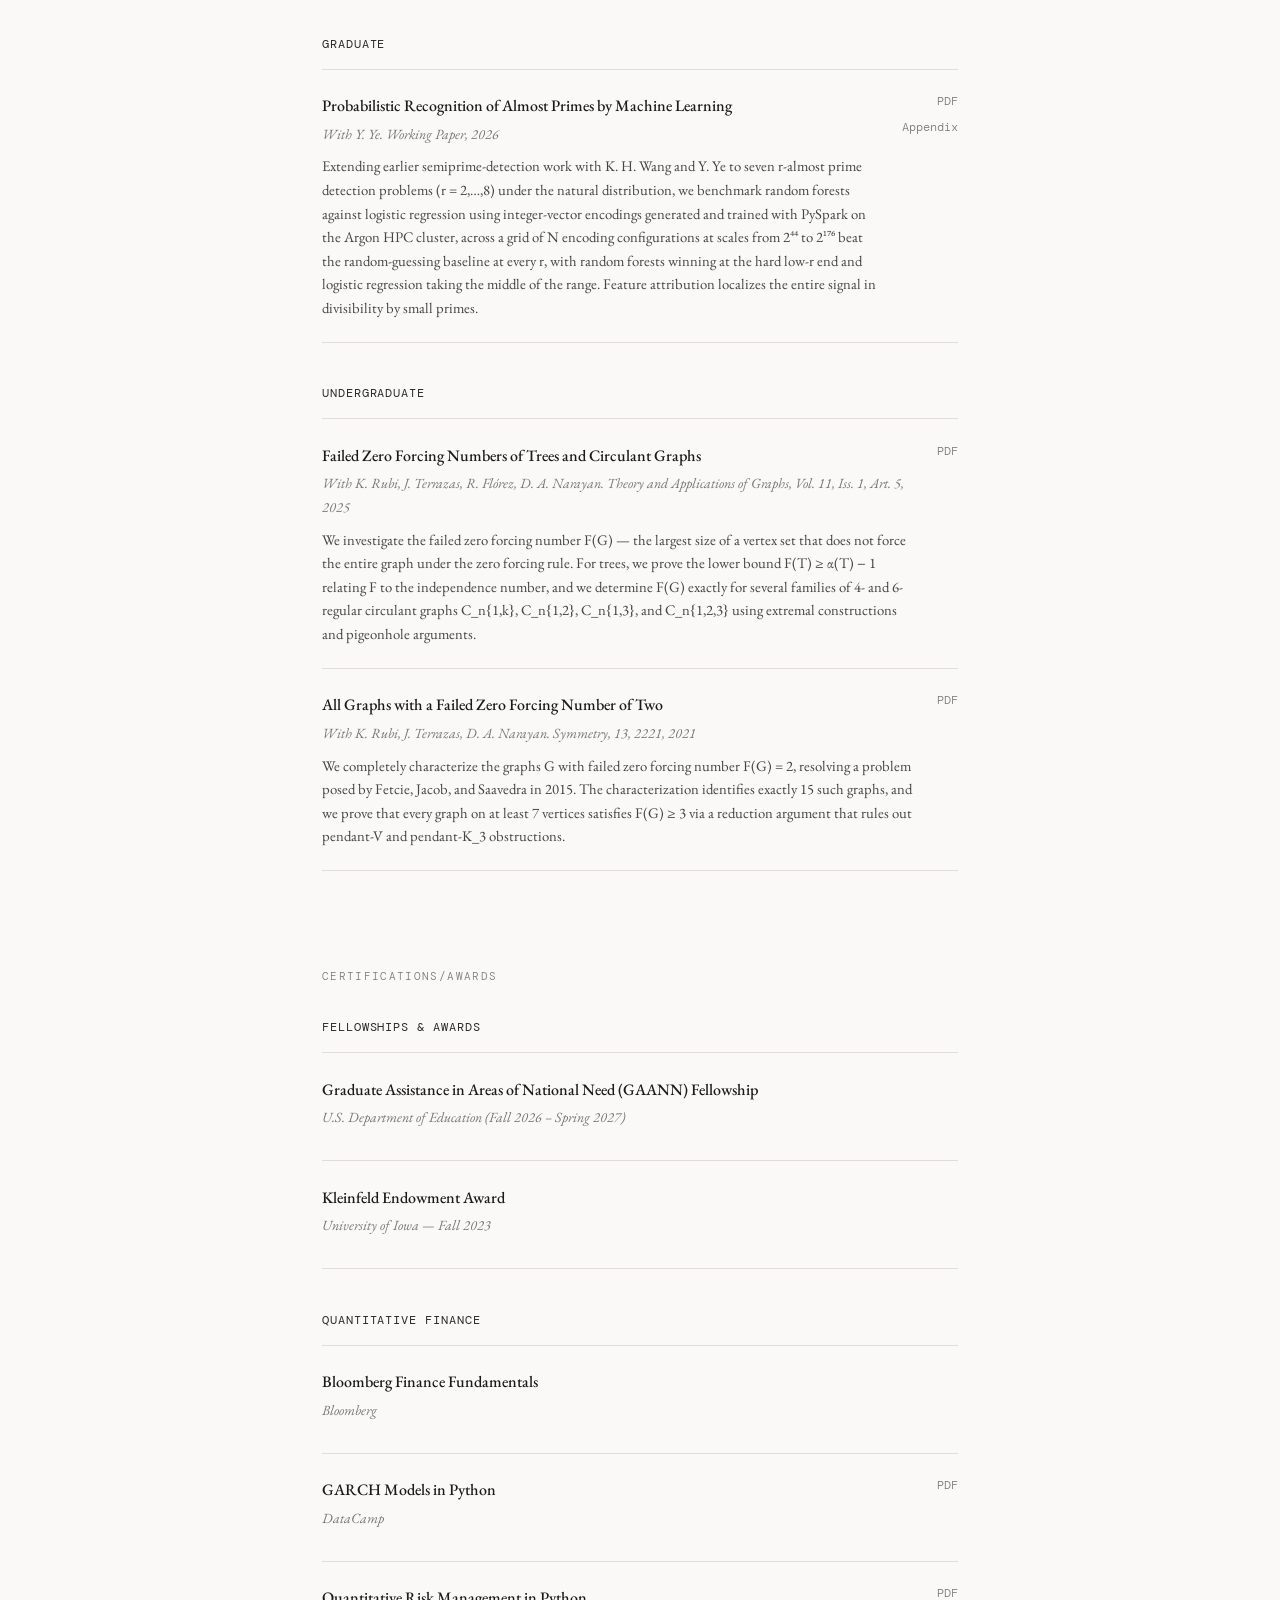
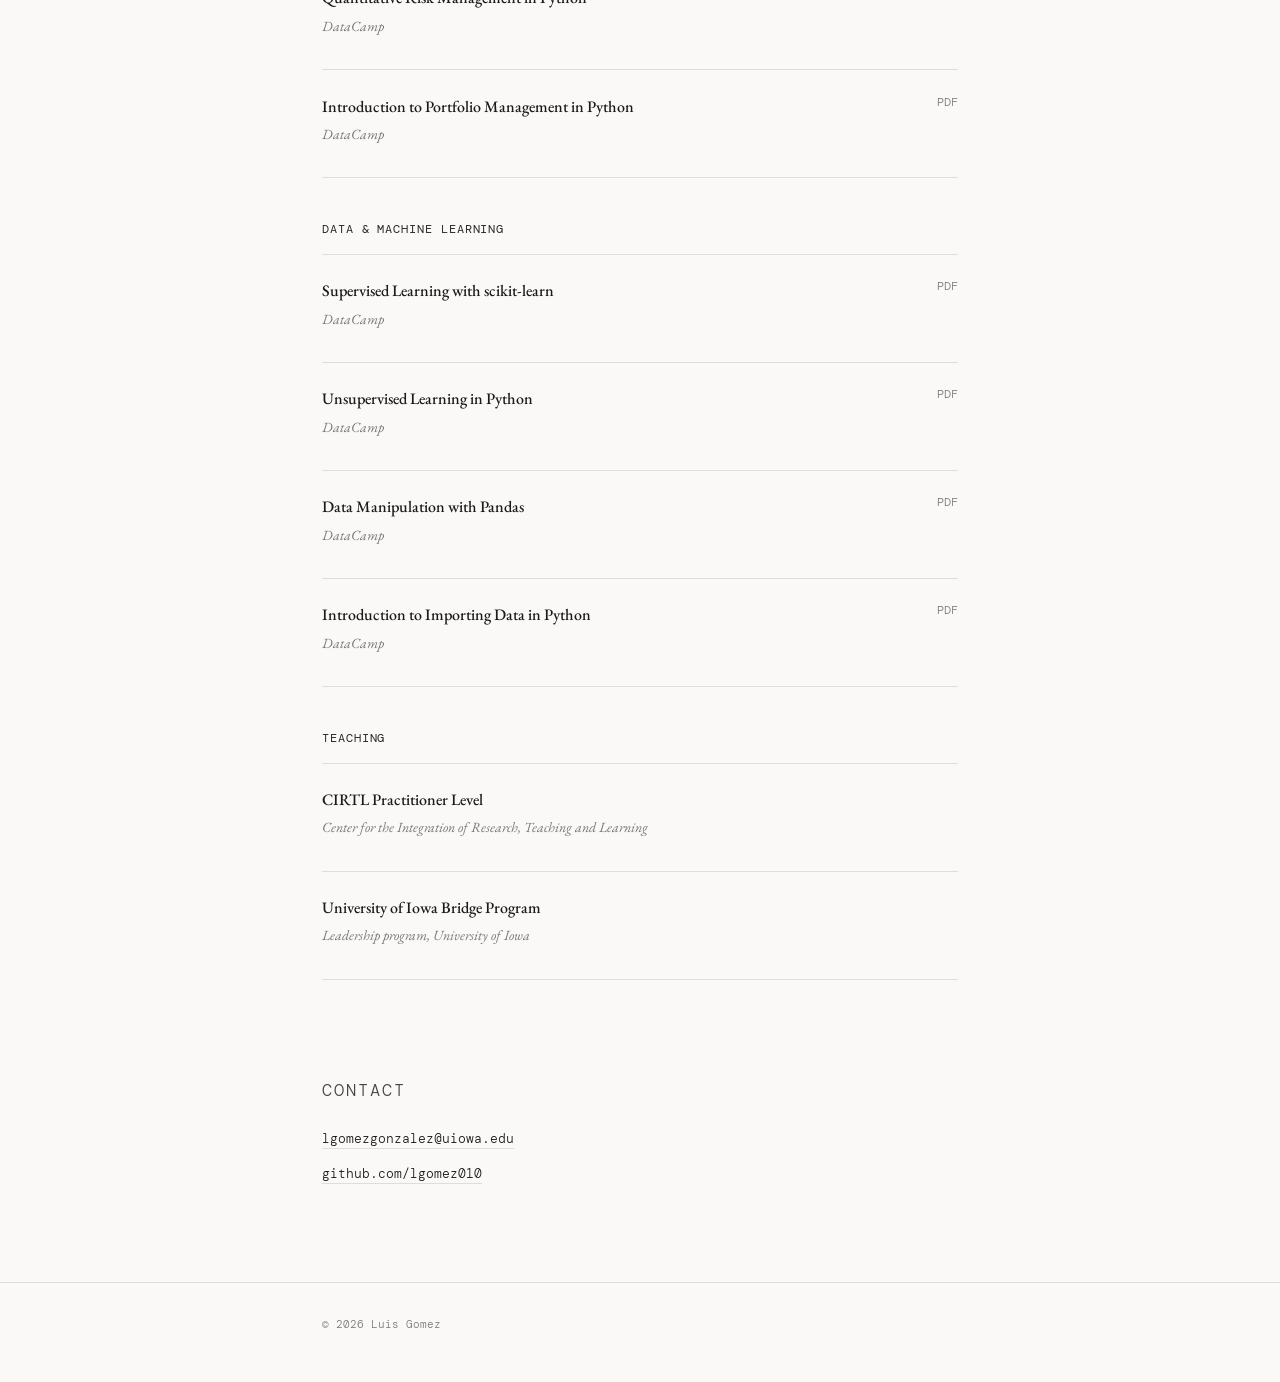
==== commit e8b5e9da: "Change 'Independent Projects' to 'Projects' in nav" ====
--- a/index.html
+++ b/index.html
@@ -379,7 +379,7 @@
     <div class="container">
       <ul>
         <li><a href="#about">About</a></li>
-        <li><a href="#projects">Independent Projects</a></li>
+        <li><a href="#projects">Projects</a></li>
         <li><a href="#research">Research</a></li>
         <li><a href="#certifications">Certifications/Awards</a></li>
         <li><a href="#contact">Contact</a></li>
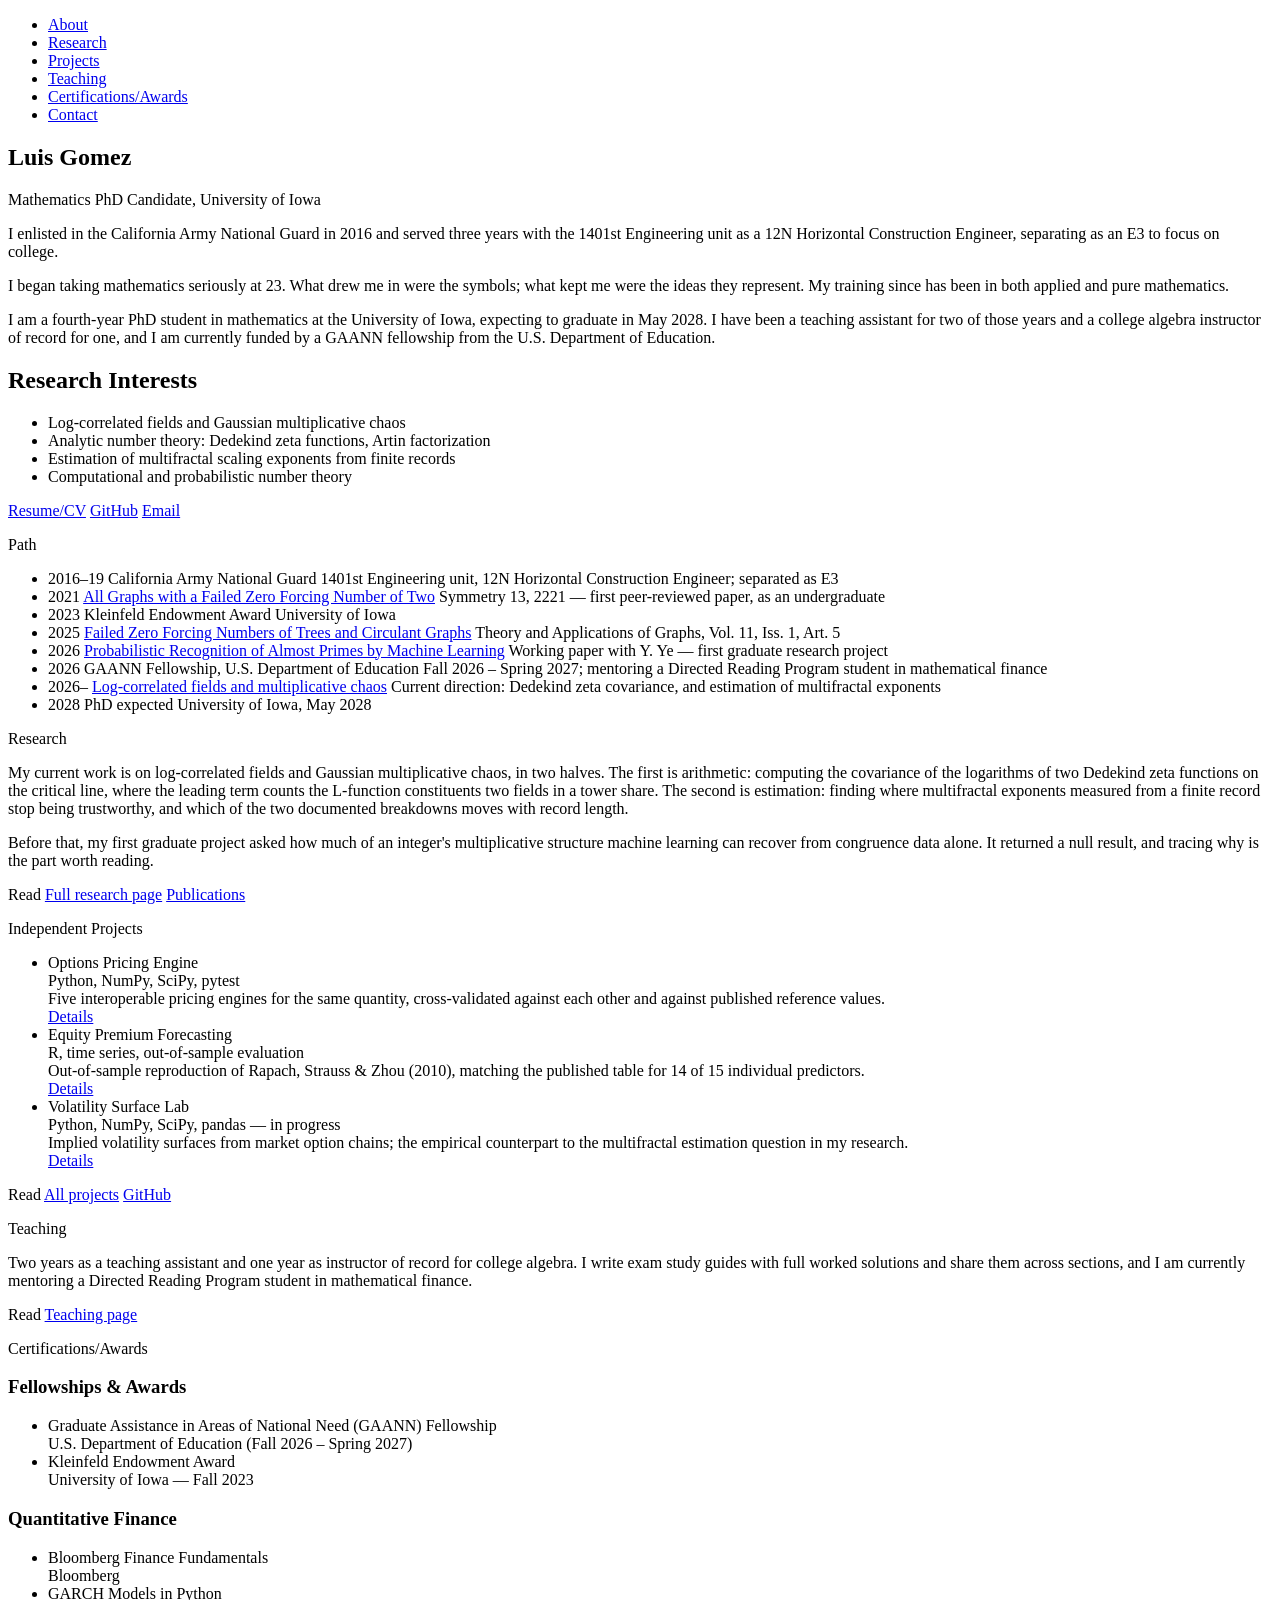
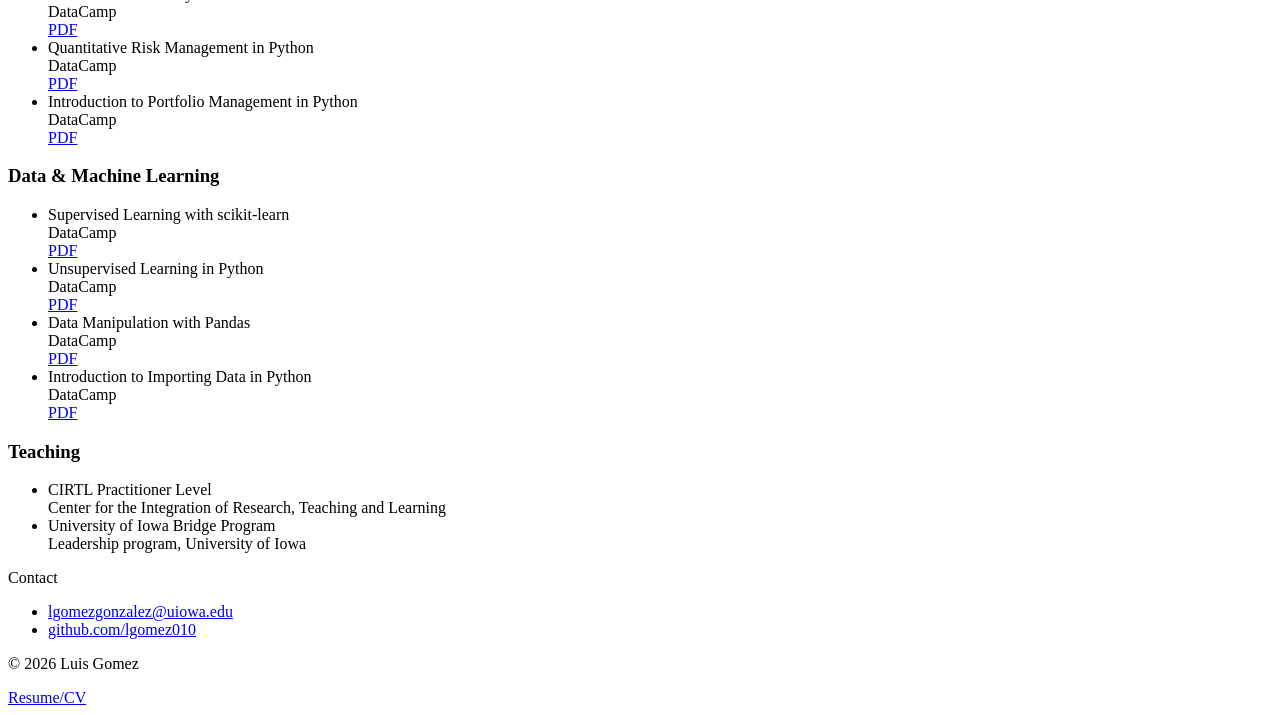
==== commit 6bb617d6: "Enhance index.html with updates and new sections Updated the description meta tag and added a link t" ====
--- a/index.html
+++ b/index.html
@@ -4,383 +4,25 @@
   <meta charset="UTF-8" />
   <meta name="viewport" content="width=device-width, initial-scale=1.0" />
   <title>Luis Gomez | Personal Site</title>
-  <meta name="description" content="Luis Gomez — Mathematics PhD candidate, University of Iowa." />
+  <meta name="description" content="Luis Gomez — Mathematics PhD candidate, University of Iowa. Log-correlated fields, Gaussian multiplicative chaos, probabilistic and computational number theory." />
   <link rel="preconnect" href="https://fonts.googleapis.com" />
   <link href="https://fonts.googleapis.com/css2?family=EB+Garamond:ital,wght@0,400;0,500;1,400&family=DM+Mono:wght@300;400&display=swap" rel="stylesheet" />
-  <style>
-    *, *::before, *::after { box-sizing: border-box; margin: 0; padding: 0; }
-
-    :root {
-      --bg: #faf9f7;
-      --text: #1a1a1a;
-      --muted: #777;
-      --accent: #2a2a2a;
-      --line: #e0ddd8;
-      --hover: #0040ff;
-    }
-
-    html { scroll-behavior: smooth; }
-
-    body {
-      background: var(--bg);
-      color: var(--text);
-      font-family: 'EB Garamond', Georgia, serif;
-      font-size: 18px;
-      line-height: 1.7;
-    }
-
-    /* ── Layout ── */
-    .container {
-      max-width: 700px;
-      margin: 0 auto;
-      padding: 0 2rem;
-    }
-
-    /* ── Nav ── */
-    nav {
-      padding: 2rem 0 1.5rem;
-      border-bottom: 1px solid var(--line);
-      margin-bottom: 5rem;
-    }
-
-    nav .container {
-      display: flex;
-      justify-content: space-between;
-      align-items: baseline;
-      gap: 1.5rem;
-      flex-wrap: wrap;
-    }
-
-    nav ul {
-      list-style: none;
-      display: flex;
-      gap: 1.6rem;
-      flex-wrap: wrap;
-    }
-
-    nav ul a {
-      font-family: 'DM Mono', monospace;
-      font-size: 0.75rem;
-      font-weight: 300;
-      color: var(--muted);
-      text-decoration: none;
-      letter-spacing: 0.05em;
-      text-transform: uppercase;
-      transition: color 0.2s;
-    }
-
-    nav ul a:hover { color: var(--hover); }
-
-    /* ── Sections ── */
-    section { margin-bottom: 6rem; }
-
-    .section-label {
-      font-family: 'DM Mono', monospace;
-      font-size: 0.7rem;
-      font-weight: 300;
-      letter-spacing: 0.12em;
-      text-transform: uppercase;
-      color: var(--muted);
-      margin-bottom: 2rem;
-    }
-
-    .section-note {
-      font-size: 0.88rem;
-      color: var(--muted);
-      font-style: italic;
-      margin-top: -1.4rem;
-      margin-bottom: 2rem;
-    }
-
-    /* ── Hero / About ── */
-    #about h1 {
-      font-size: clamp(2.2rem, 5vw, 3.2rem);
-      font-weight: 400;
-      line-height: 1.2;
-      margin-bottom: 0.6rem;
-      letter-spacing: -0.02em;
-    }
-
-    #about .subtitle {
-      font-size: 1.05rem;
-      color: var(--muted);
-      margin-bottom: 2rem;
-    }
-
-    #about .bio p {
-      font-size: 1.05rem;
-      color: #333;
-      max-width: 600px;
-      margin-bottom: 1.1rem;
-    }
-
-    #about h2 {
-      font-size: 0.7rem;
-      font-family: 'DM Mono', monospace;
-      font-weight: 300;
-      letter-spacing: 0.12em;
-      text-transform: uppercase;
-      color: var(--muted);
-      margin: 2.4rem 0 0.75rem;
-    }
-
-    #about .interests {
-      list-style: none;
-      font-size: 1.02rem;
-      color: #333;
-      margin-bottom: 0.5rem;
-    }
-
-    #about .interests li {
-      padding-left: 1.1rem;
-      position: relative;
-    }
-
-    #about .interests li::before {
-      content: "—";
-      position: absolute;
-      left: 0;
-      color: var(--muted);
-    }
-
-    .links-inline {
-      display: flex;
-      flex-wrap: wrap;
-      gap: 1.2rem;
-      font-family: 'DM Mono', monospace;
-      font-size: 0.78rem;
-      font-weight: 300;
-      margin-top: 2rem;
-    }
-
-    .links-inline a {
-      color: var(--text);
-      text-decoration: none;
-      border-bottom: 1px solid var(--line);
-      padding-bottom: 2px;
-      transition: border-color 0.2s, color 0.2s;
-    }
-
-    .links-inline a:hover {
-      color: var(--hover);
-      border-color: var(--hover);
-    }
-
-    /* ── Grouped list headings (Research, Certifications) ── */
-    .pub-group-heading {
-      font-family: 'DM Mono', monospace;
-      font-size: 0.72rem;
-      font-weight: 400;
-      letter-spacing: 0.08em;
-      text-transform: uppercase;
-      color: var(--accent);
-      margin: 2.6rem 0 0.9rem;
-    }
-
-    .pub-group-heading:first-of-type { margin-top: 0; }
-
-    /* ── Research / Publications ── */
-    .pub-list { list-style: none; margin-bottom: 1rem; }
-
-    .pub-list li {
-      padding: 1.4rem 0;
-      border-bottom: 1px solid var(--line);
-      display: grid;
-      grid-template-columns: 1fr auto;
-      gap: 0.5rem 1.5rem;
-      align-items: start;
-    }
-
-    .pub-list li:first-child { border-top: 1px solid var(--line); }
-
-    .pub-title {
-      font-size: 1rem;
-      font-weight: 500;
-      margin-bottom: 0.2rem;
-    }
-
-    .pub-meta {
-      font-size: 0.88rem;
-      color: var(--muted);
-      font-style: italic;
-      margin-bottom: 0.5rem;
-    }
-
-    .pub-desc {
-      font-size: 0.92rem;
-      color: #444;
-      line-height: 1.6;
-    }
-
-    .pub-links {
-      display: flex;
-      flex-direction: column;
-      gap: 0.4rem;
-      align-items: flex-end;
-    }
-
-    .pub-link {
-      font-family: 'DM Mono', monospace;
-      font-size: 0.72rem;
-      font-weight: 300;
-      color: var(--muted);
-      text-decoration: none;
-      white-space: nowrap;
-      transition: color 0.2s;
-    }
-
-    .pub-link:hover { color: var(--hover); }
-
-    /* ── Projects ── */
-    .project-grid { display: flex; flex-direction: column; }
-
-    .project-card {
-      padding: 1.5rem 0;
-      border-bottom: 1px solid var(--line);
-      display: block;
-      text-decoration: none;
-      color: inherit;
-    }
-
-    .project-card:first-child { border-top: 1px solid var(--line); }
-    .project-card:hover .project-name { color: var(--hover); }
-
-    .project-name {
-      font-size: 1rem;
-      font-weight: 500;
-      margin-bottom: 0.35rem;
-      transition: color 0.2s;
-      display: flex;
-      align-items: center;
-      gap: 0.6rem;
-      flex-wrap: wrap;
-    }
-
-    .status-badge {
-      font-family: 'DM Mono', monospace;
-      font-size: 0.62rem;
-      font-weight: 400;
-      letter-spacing: 0.08em;
-      text-transform: uppercase;
-      color: var(--muted);
-      border: 1px solid var(--line);
-      border-radius: 2px;
-      padding: 0.1rem 0.4rem;
-      white-space: nowrap;
-    }
-
-    .project-desc {
-      font-size: 0.92rem;
-      color: #444;
-      line-height: 1.6;
-      margin-bottom: 0.75rem;
-    }
-
-    .project-translation {
-      font-size: 0.88rem;
-      color: #444;
-      line-height: 1.6;
-      margin-bottom: 0.8rem;
-      padding-left: 0.9rem;
-      border-left: 2px solid var(--line);
-    }
-
-    .project-translation .label {
-      display: block;
-      font-family: 'DM Mono', monospace;
-      font-size: 0.62rem;
-      font-weight: 400;
-      letter-spacing: 0.1em;
-      text-transform: uppercase;
-      color: var(--muted);
-      margin-bottom: 0.3rem;
-    }
-
-    .project-tag {
-      font-family: 'DM Mono', monospace;
-      font-size: 0.68rem;
-      font-weight: 300;
-      color: var(--muted);
-      border: 1px solid var(--line);
-      padding: 0.2rem 0.5rem;
-      border-radius: 2px;
-      display: inline-block;
-      white-space: normal;
-      line-height: 1.8;
-    }
-
-    /* ── Contact ── */
-    #contact p {
-      font-size: 1.05rem;
-      color: #444;
-      margin-bottom: 1.5rem;
-      max-width: 520px;
-    }
-
-    .contact-list {
-      list-style: none;
-      font-family: 'DM Mono', monospace;
-      font-size: 0.82rem;
-      font-weight: 300;
-      display: flex;
-      flex-direction: column;
-      gap: 0.8rem;
-    }
-
-    .contact-list a {
-      color: var(--text);
-      text-decoration: none;
-      border-bottom: 1px solid var(--line);
-      padding-bottom: 1px;
-      transition: color 0.2s, border-color 0.2s;
-    }
-
-    .contact-list a:hover {
-      color: var(--hover);
-      border-color: var(--hover);
-    }
-
-    /* ── Footer ── */
-    footer {
-      border-top: 1px solid var(--line);
-      padding: 2rem 0 3rem;
-      margin-top: 2rem;
-    }
-
-    footer .container {
-      display: flex;
-      justify-content: space-between;
-      align-items: center;
-    }
-
-    footer p {
-      font-family: 'DM Mono', monospace;
-      font-size: 0.7rem;
-      font-weight: 300;
-      color: var(--muted);
-    }
-
-    /* ── Responsive ── */
-    @media (max-width: 580px) {
-      nav .container { flex-direction: column; gap: 1rem; align-items: flex-start; }
-      nav ul { gap: 1.1rem; }
-      .pub-list li { grid-template-columns: 1fr; }
-      .pub-links { flex-direction: row; align-items: flex-start; gap: 1rem; }
-      footer .container { flex-direction: column; gap: 0.5rem; text-align: center; }
-    }
-  </style>
+  <link rel="stylesheet" href="style.css" />
 </head>
 <body>
 
   <!-- ═══════════════════════════════════════
-       NAV
+       NAV — shared across all pages.
+       Keep this block identical on every page except for
+       which link carries aria-current="page".
   ═══════════════════════════════════════ -->
   <nav>
     <div class="container">
       <ul>
-        <li><a href="#about">About</a></li>
-        <li><a href="#projects">Projects</a></li>
-        <li><a href="#research">Research</a></li>
+        <li><a href="index.html" aria-current="page">About</a></li>
+        <li><a href="research.html">Research</a></li>
+        <li><a href="projects.html">Projects</a></li>
+        <li><a href="teaching.html">Teaching</a></li>
         <li><a href="#certifications">Certifications/Awards</a></li>
         <li><a href="#contact">Contact</a></li>
       </ul>
@@ -397,14 +39,30 @@
         <h1>Luis Gomez</h1>
         <p class="subtitle">Mathematics PhD Candidate, University of Iowa</p>
 
-      <div class="bio">
-      <p>
-
-      </p>
-      </div>
+        <div class="bio">
+          <p>
+            I enlisted in the California Army National Guard in 2016 and served three years with
+            the 1401st Engineering unit as a 12N Horizontal Construction Engineer, separating as
+            an E3 to focus on college.
+          </p>
+          <p>
+            I began taking mathematics seriously at 23. What drew me in were the symbols; what
+            kept me were the ideas they represent. My training since has been in both applied and
+            pure mathematics.
+          </p>
+          <p>
+            I am a fourth-year PhD student in mathematics at the University of Iowa, expecting to
+            graduate in May 2028. I have been a teaching assistant for two of those years and a
+            college algebra instructor of record for one, and I am currently funded by a GAANN
+            fellowship from the U.S. Department of Education.
+          </p>
+        </div>
 
         <h2>Research Interests</h2>
         <ul class="interests">
+          <li>Log-correlated fields and Gaussian multiplicative chaos</li>
+          <li>Analytic number theory: Dedekind zeta functions, Artin factorization</li>
+          <li>Estimation of multifractal scaling exponents from finite records</li>
           <li>Computational and probabilistic number theory</li>
         </ul>
 
@@ -416,158 +74,183 @@
       </section>
 
       <!-- ═══════════════════════════════════════
-           PROJECTS
-           One .project-card per project. The whole card is a link.
-      ═══════════════════════════════════════ -->
-      <section id="projects">
-        <!-- Section label is "Projects". AI assistance is disclosed per-card via the
-             "AI-Assisted" badge, so coauthored research does not inherit the qualifier. -->
+           PATH — dated timeline.
+           TODO: add your PhD start year as its own entry if you want it shown.
+      ═══════════════════════════════════════ -->
+      <section id="path">
+        <p class="section-label">Path</p>
+
+        <ul class="timeline">
+          <li>
+            <span class="year">2016–19</span>
+            <span class="event">
+              California Army National Guard
+              <span class="detail">1401st Engineering unit, 12N Horizontal Construction Engineer; separated as E3</span>
+            </span>
+          </li>
+          <li>
+            <span class="year">2021</span>
+            <span class="event">
+              <a href="failed-zero-forcing-2021.pdf" target="_blank" rel="noopener">All Graphs with a Failed Zero Forcing Number of Two</a>
+              <span class="detail">Symmetry 13, 2221 — first peer-reviewed paper, as an undergraduate</span>
+            </span>
+          </li>
+          <li>
+            <span class="year">2023</span>
+            <span class="event">
+              Kleinfeld Endowment Award
+              <span class="detail">University of Iowa</span>
+            </span>
+          </li>
+          <li>
+            <span class="year">2025</span>
+            <span class="event">
+              <a href="failed-zero-forcing-trees.pdf" target="_blank" rel="noopener">Failed Zero Forcing Numbers of Trees and Circulant Graphs</a>
+              <span class="detail">Theory and Applications of Graphs, Vol. 11, Iss. 1, Art. 5</span>
+            </span>
+          </li>
+          <li>
+            <span class="year">2026</span>
+            <span class="event">
+              <a href="research.html#almost-primes">Probabilistic Recognition of Almost Primes by Machine Learning</a>
+              <span class="detail">Working paper with Y. Ye — first graduate research project</span>
+            </span>
+          </li>
+          <li>
+            <span class="year">2026</span>
+            <span class="event">
+              GAANN Fellowship, U.S. Department of Education
+              <span class="detail">Fall 2026 – Spring 2027; mentoring a Directed Reading Program student in mathematical finance</span>
+            </span>
+          </li>
+          <li>
+            <span class="year">2026–</span>
+            <span class="event">
+              <a href="research.html#current">Log-correlated fields and multiplicative chaos</a>
+              <span class="detail">Current direction: Dedekind zeta covariance, and estimation of multifractal exponents</span>
+            </span>
+          </li>
+          <li>
+            <span class="year">2028</span>
+            <span class="event">
+              PhD expected
+              <span class="detail">University of Iowa, May 2028</span>
+            </span>
+          </li>
+        </ul>
+      </section>
+
+      <!-- ═══════════════════════════════════════
+           RESEARCH — summary, full page at research.html
+      ═══════════════════════════════════════ -->
+      <section id="research-summary">
+        <p class="section-label">Research</p>
+        <div class="prose">
+          <p>
+            My current work is on log-correlated fields and Gaussian multiplicative chaos, in two
+            halves. The first is arithmetic: computing the covariance of the logarithms of two
+            Dedekind zeta functions on the critical line, where the leading term counts the
+            L-function constituents two fields in a tower share. The second is estimation: finding
+            where multifractal exponents measured from a finite record stop being trustworthy, and
+            which of the two documented breakdowns moves with record length.
+          </p>
+          <p>
+            Before that, my first graduate project asked how much of an integer's multiplicative
+            structure machine learning can recover from congruence data alone. It returned a null
+            result, and tracing why is the part worth reading.
+          </p>
+        </div>
+        <div class="related">
+          <span class="label">Read</span>
+          <a href="research.html">Full research page</a>
+          <a href="research.html#publications">Publications</a>
+        </div>
+      </section>
+
+      <!-- ═══════════════════════════════════════
+           PROJECTS — summary, full page at projects.html
+      ═══════════════════════════════════════ -->
+      <section id="projects-summary">
         <p class="section-label">Independent Projects</p>
-        <div class="project-grid">
-
-          <a class="project-card" href="https://github.com/lgomez010/options-pricing-engine" target="_blank" rel="noopener noreferrer">
-            <div class="project-name">
-              Options Pricing Engine
-              <span class="status-badge">AI-Assisted</span>
-            </div>
-            <div class="project-desc">
-              Multi-model derivatives pricing library with five interoperable engines: Black-Scholes
-              closed-form with analytical Greeks, a CRR binomial tree (European and American), Monte
-              Carlo with antithetic and control variates plus pathwise Greeks, a Crank-Nicolson PDE
-              solver verified at second-order spatial convergence, and Heston stochastic volatility via
-              Gil-Pelaez inversion, benchmarked to Albrecher et al. (2007) Table 2 to four significant
-              figures. 53 passing pytest checks covering put-call parity, characteristic-function
-              identities, and Black-Scholes-limit degeneracy.
-            </div>
-            <div class="project-translation">
-              <span class="label">In other words</span>
-              Five independent implementations of the same quantity, cross-validated against each other and
-              against published reference values, with automated tests for checking identities that must hold.
-            </div>
-            <span class="project-tag">Python, NumPy, SciPy, Stochastic Calculus, PDE Methods, Monte Carlo, pytest</span>
-          </a>
-
-          <!-- TODO: confirm this repo URL (or rename the repo) before publishing. -->
-          <a class="project-card" href="https://github.com/lgomez010/equity-premium-forecasting" target="_blank" rel="noopener noreferrer">
-            <div class="project-name">Equity Premium Forecasting — Rapach, Strauss &amp; Zhou (2010)</div>
-            <div class="project-desc">
-              Out-of-sample reproduction of the Rapach-Strauss-Zhou combination-forecast framework:
-              expanding-window OLS across 15 macroeconomic predictors, five combination schemes (mean,
-              median, trimmed mean, and DMSPE at two discount factors), each evaluated against the
-              historical-average benchmark. Matched the published Table 1 for 14 of 15 individual
-              predictors; combination forecasts delivered an out-of-sample R² of 3.6%, reproducing the
-              paper's central result that predictors which fail individually can succeed in aggregate.
-            </div>
-            <div class="project-translation">
-              <span class="label">Methodology</span>
-              The model never sees data from after the point it forecasts, and every result is measured against a
-              simple benchmark rather than reported on its own. We validate by checking the output against 
-              their published table.
-            </div>
-            <span class="project-tag">R, Time Series, Out-of-Sample Evaluation, Forecast Combination</span>
-          </a>
-
-          <a class="project-card" href="https://github.com/lgomez010/volatility-surface-lab" target="_blank" rel="noopener noreferrer">
-            <div class="project-name">
-              Volatility Surface Lab
-              <span class="status-badge">AI-Assisted</span>
-              <span class="status-badge">In Progress</span>
-            </div>
-            <div class="project-desc">
-              Construct implied volatility surfaces from market option chains. Built so far: a schema-validated data pipeline with composable liquidity filters
-              over committed SPY chain snapshots, and implied-volatility extraction by Brent's method.
-              Project not finished.
-            </div>
-            <div class="project-translation">
-              <span class="label">Data Handling</span>
-              Ingesting third-party market data through validation and filters before any
-              modeling happens.
-            </div>
-            <span class="project-tag">Python, NumPy, SciPy, pandas</span>
-          </a>
-
-        </div>
-      </section>
-
-      <!-- ═══════════════════════════════════════
-           RESEARCH — one <li> per paper.
-           Remove the .pub-links block if there is no link yet.
-      ═══════════════════════════════════════ -->
-      <section id="research">
-        <p class="section-label">Research &amp; Publications</p>
-
-        <h3 class="pub-group-heading">Graduate</h3>
-        <ul class="pub-list">
-          <li>
-            <div>
-              <div class="pub-title">Probabilistic Recognition of Almost Primes by Machine Learning</div>
-              <div class="pub-meta">With Y. Ye. Working Paper, 2026</div>
+        <ul class="pub-list">
+          <li>
+            <div>
+              <div class="pub-title">Options Pricing Engine</div>
+              <div class="pub-meta">Python, NumPy, SciPy, pytest</div>
               <div class="pub-desc">
-                Extending earlier semiprime-detection work with K. H. Wang and Y. Ye to seven r-almost
-                prime detection problems (r = 2,…,8) under
-                the natural distribution, we benchmark random forests against logistic regression using
-                integer-vector encodings generated and trained with PySpark on the Argon HPC cluster, 
-                across a grid of N encoding configurations at scales from 2⁴⁴ to 2¹⁷⁶ beat the random-guessing baseline at every r,
-                with random forests winning at the hard low-r end and logistic regression taking the
-                middle of the range. Feature attribution localizes the entire signal in divisibility by
-                small primes.
+                Five interoperable pricing engines for the same quantity, cross-validated against
+                each other and against published reference values.
               </div>
             </div>
             <div class="pub-links">
-              <a class="pub-link" href="r-Almost-Primes.pdf" target="_blank" rel="noopener">PDF</a>
-              <a class="pub-link" href="r-Almost-Primes-appendix.pdf" target="_blank" rel="noopener">Appendix</a>
-            </div>
-          </li>
-        </ul>
-
-        <h3 class="pub-group-heading">Undergraduate</h3>
-        <ul class="pub-list">
-          <li>
-            <div>
-              <div class="pub-title">Failed Zero Forcing Numbers of Trees and Circulant Graphs</div>
-              <div class="pub-meta">With K. Rubi, J. Terrazas, R. Flórez, D. A. Narayan. <em>Theory and Applications of Graphs</em>, Vol. 11, Iss. 1, Art. 5, 2025</div>
+              <a class="pub-link" href="projects.html#options-pricing">Details</a>
+            </div>
+          </li>
+          <li>
+            <div>
+              <div class="pub-title">Equity Premium Forecasting</div>
+              <div class="pub-meta">R, time series, out-of-sample evaluation</div>
               <div class="pub-desc">
-                We investigate the failed zero forcing number F(G) — the largest size of a vertex set that
-                does not force the entire graph under the zero forcing rule. For trees, we prove the lower
-                bound F(T) ≥ α(T) − 1 relating F to the independence number, and we determine F(G) exactly
-                for several families of 4- and 6-regular circulant graphs C_n{1,k}, C_n{1,2}, C_n{1,3}, and
-                C_n{1,2,3} using extremal constructions and pigeonhole arguments.
+                Out-of-sample reproduction of Rapach, Strauss &amp; Zhou (2010), matching the
+                published table for 14 of 15 individual predictors.
               </div>
             </div>
             <div class="pub-links">
-              <a class="pub-link" href="failed-zero-forcing-trees.pdf" target="_blank" rel="noopener">PDF</a>
-            </div>
-          </li>
-          <li>
-            <div>
-              <div class="pub-title">All Graphs with a Failed Zero Forcing Number of Two</div>
-              <div class="pub-meta">With K. Rubi, J. Terrazas, D. A. Narayan. <em>Symmetry</em>, 13, 2221, 2021</div>
+              <a class="pub-link" href="projects.html#equity-premium">Details</a>
+            </div>
+          </li>
+          <li>
+            <div>
+              <div class="pub-title">Volatility Surface Lab</div>
+              <div class="pub-meta">Python, NumPy, SciPy, pandas — in progress</div>
               <div class="pub-desc">
-                We completely characterize the graphs G with failed zero forcing number F(G) = 2, resolving
-                a problem posed by Fetcie, Jacob, and Saavedra in 2015. The characterization identifies
-                exactly 15 such graphs, and we prove that every graph on at least 7 vertices satisfies
-                F(G) ≥ 3 via a reduction argument that rules out pendant-V and pendant-K_3 obstructions.
+                Implied volatility surfaces from market option chains; the empirical counterpart to
+                the multifractal estimation question in my research.
               </div>
             </div>
             <div class="pub-links">
-              <a class="pub-link" href="failed-zero-forcing-2021.pdf" target="_blank" rel="noopener">PDF</a>
-            </div>
-          </li>
-        </ul>
-      </section>
-
-      <!-- ═══════════════════════════════════════
-           COURSEWORK & CERTIFICATIONS
+              <a class="pub-link" href="projects.html#volatility-surface">Details</a>
+            </div>
+          </li>
+        </ul>
+        <div class="related">
+          <span class="label">Read</span>
+          <a href="projects.html">All projects</a>
+          <a href="https://github.com/lgomez010" target="_blank" rel="noopener noreferrer">GitHub</a>
+        </div>
+      </section>
+
+      <!-- ═══════════════════════════════════════
+           TEACHING — summary, full page at teaching.html
+      ═══════════════════════════════════════ -->
+      <section id="teaching-summary">
+        <p class="section-label">Teaching</p>
+        <div class="prose">
+          <p>
+            Two years as a teaching assistant and one year as instructor of record for college
+            algebra. I write exam study guides with full worked solutions and share them across
+            sections, and I am currently mentoring a Directed Reading Program student in
+            mathematical finance.
+          </p>
+        </div>
+        <div class="related">
+          <span class="label">Read</span>
+          <a href="teaching.html">Teaching page</a>
+        </div>
+      </section>
+
+      <!-- ═══════════════════════════════════════
+           CERTIFICATIONS & AWARDS
       ═══════════════════════════════════════ -->
       <section id="certifications">
-        <p class="section-label"> Certifications/Awards</p>
+        <p class="section-label">Certifications/Awards</p>
 
         <h3 class="pub-group-heading">Fellowships &amp; Awards</h3>
         <ul class="pub-list">
           <li>
             <div>
               <div class="pub-title">Graduate Assistance in Areas of National Need (GAANN) Fellowship</div>
-              <div class="pub-meta">U.S. Department of Education  (Fall 2026 – Spring 2027)</div>
+              <div class="pub-meta">U.S. Department of Education (Fall 2026 – Spring 2027)</div>
             </div>
           </li>
           <li>
@@ -660,7 +343,7 @@
           <li>
             <div>
               <div class="pub-title">CIRTL Practitioner Level</div>
-              <div class="pub-meta">Center for the Integration of Research, Teaching and Learning </div>
+              <div class="pub-meta">Center for the Integration of Research, Teaching and Learning</div>
             </div>
           </li>
           <li>
@@ -669,7 +352,6 @@
               <div class="pub-meta">Leadership program, University of Iowa</div>
             </div>
           </li>
-        </ul>
         </ul>
       </section>
 
@@ -693,6 +375,7 @@
   <footer>
     <div class="container">
       <p>© 2026 Luis Gomez</p>
+      <a href="resume.pdf" target="_blank" rel="noopener noreferrer">Resume/CV</a>
     </div>
   </footer>
 
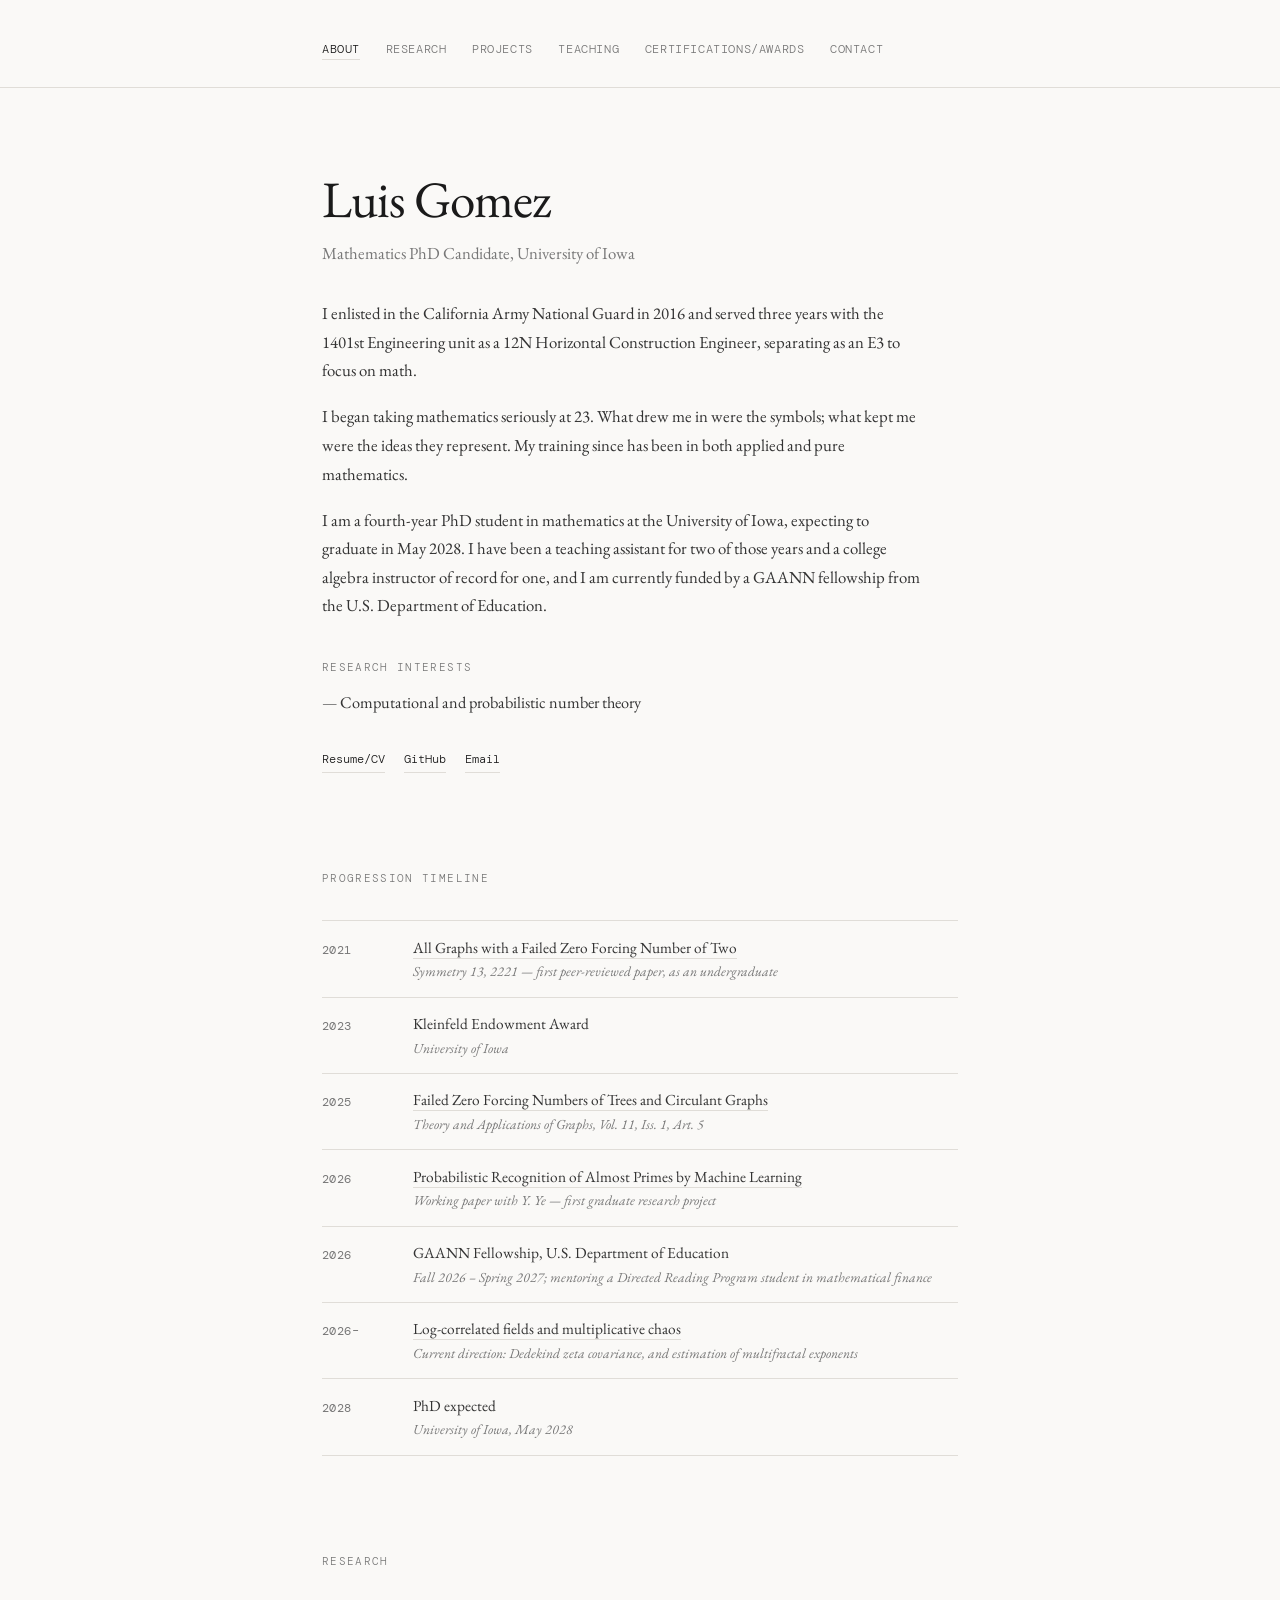
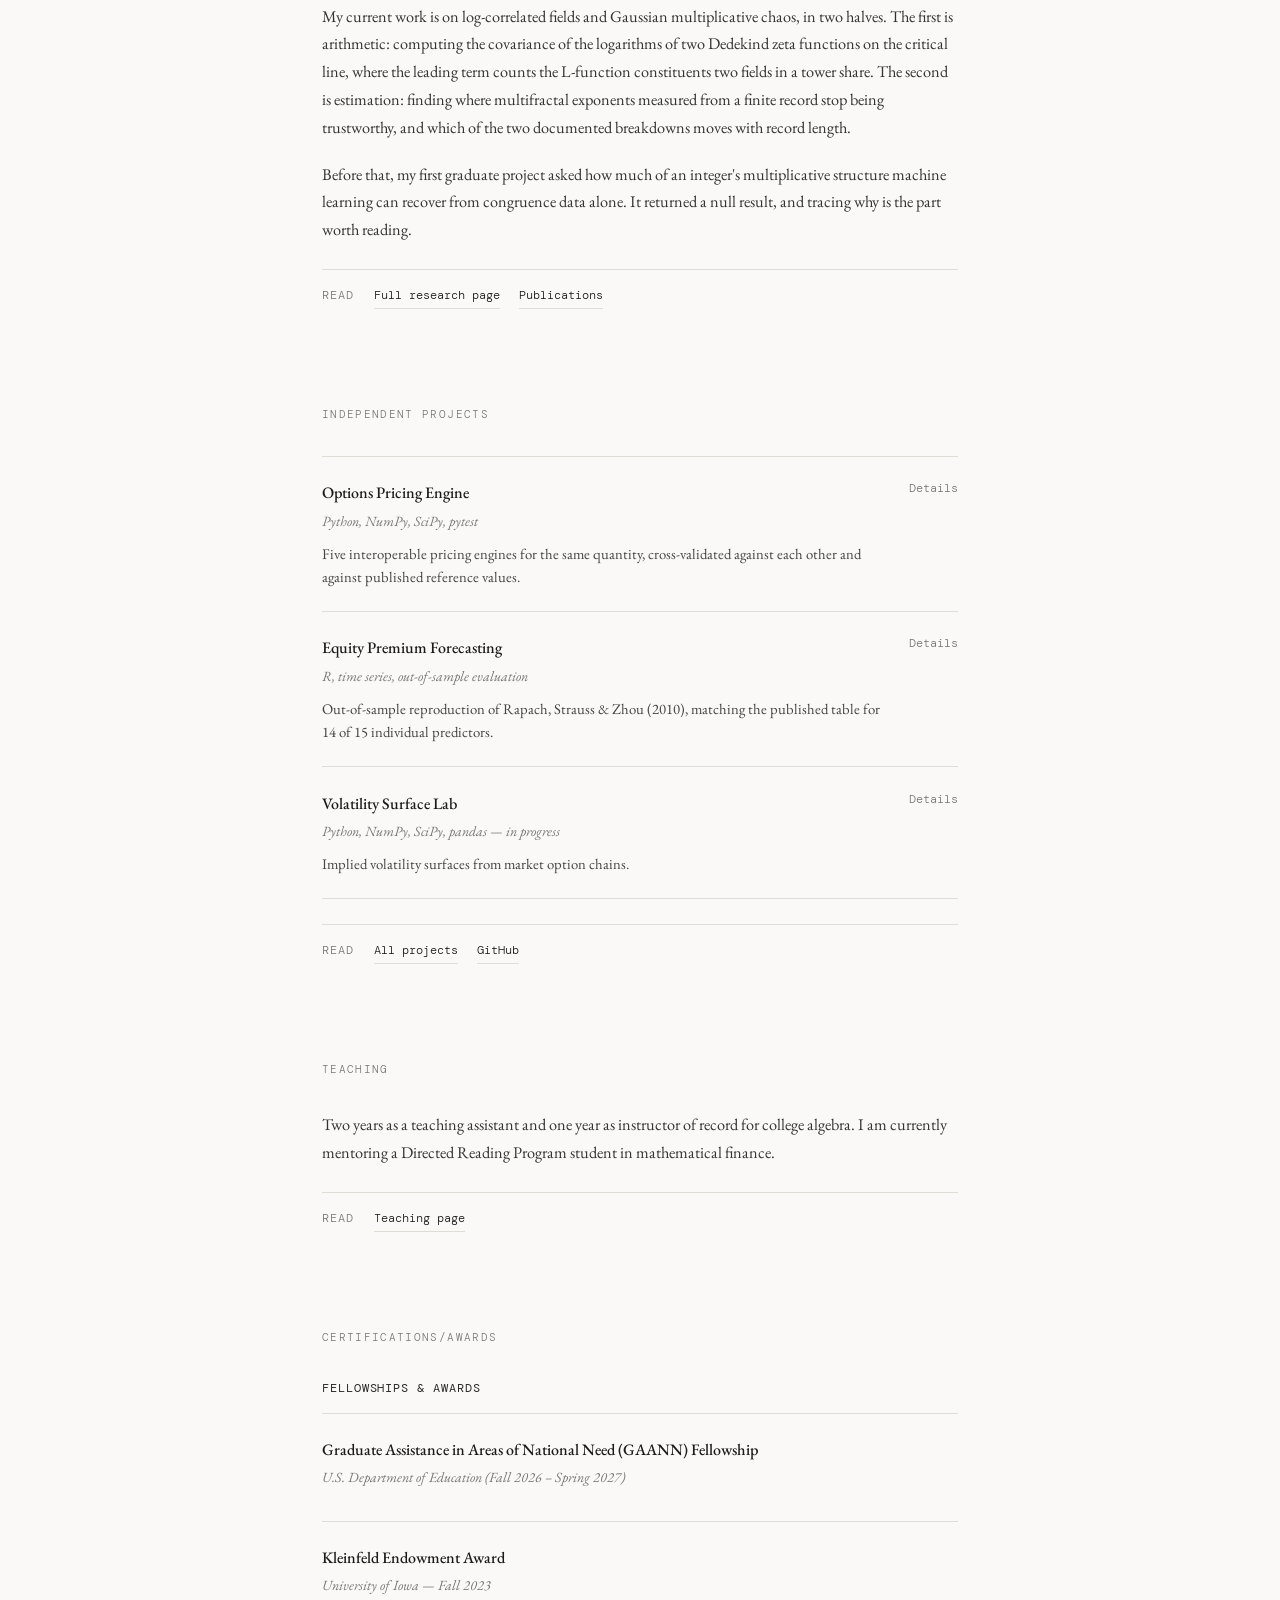
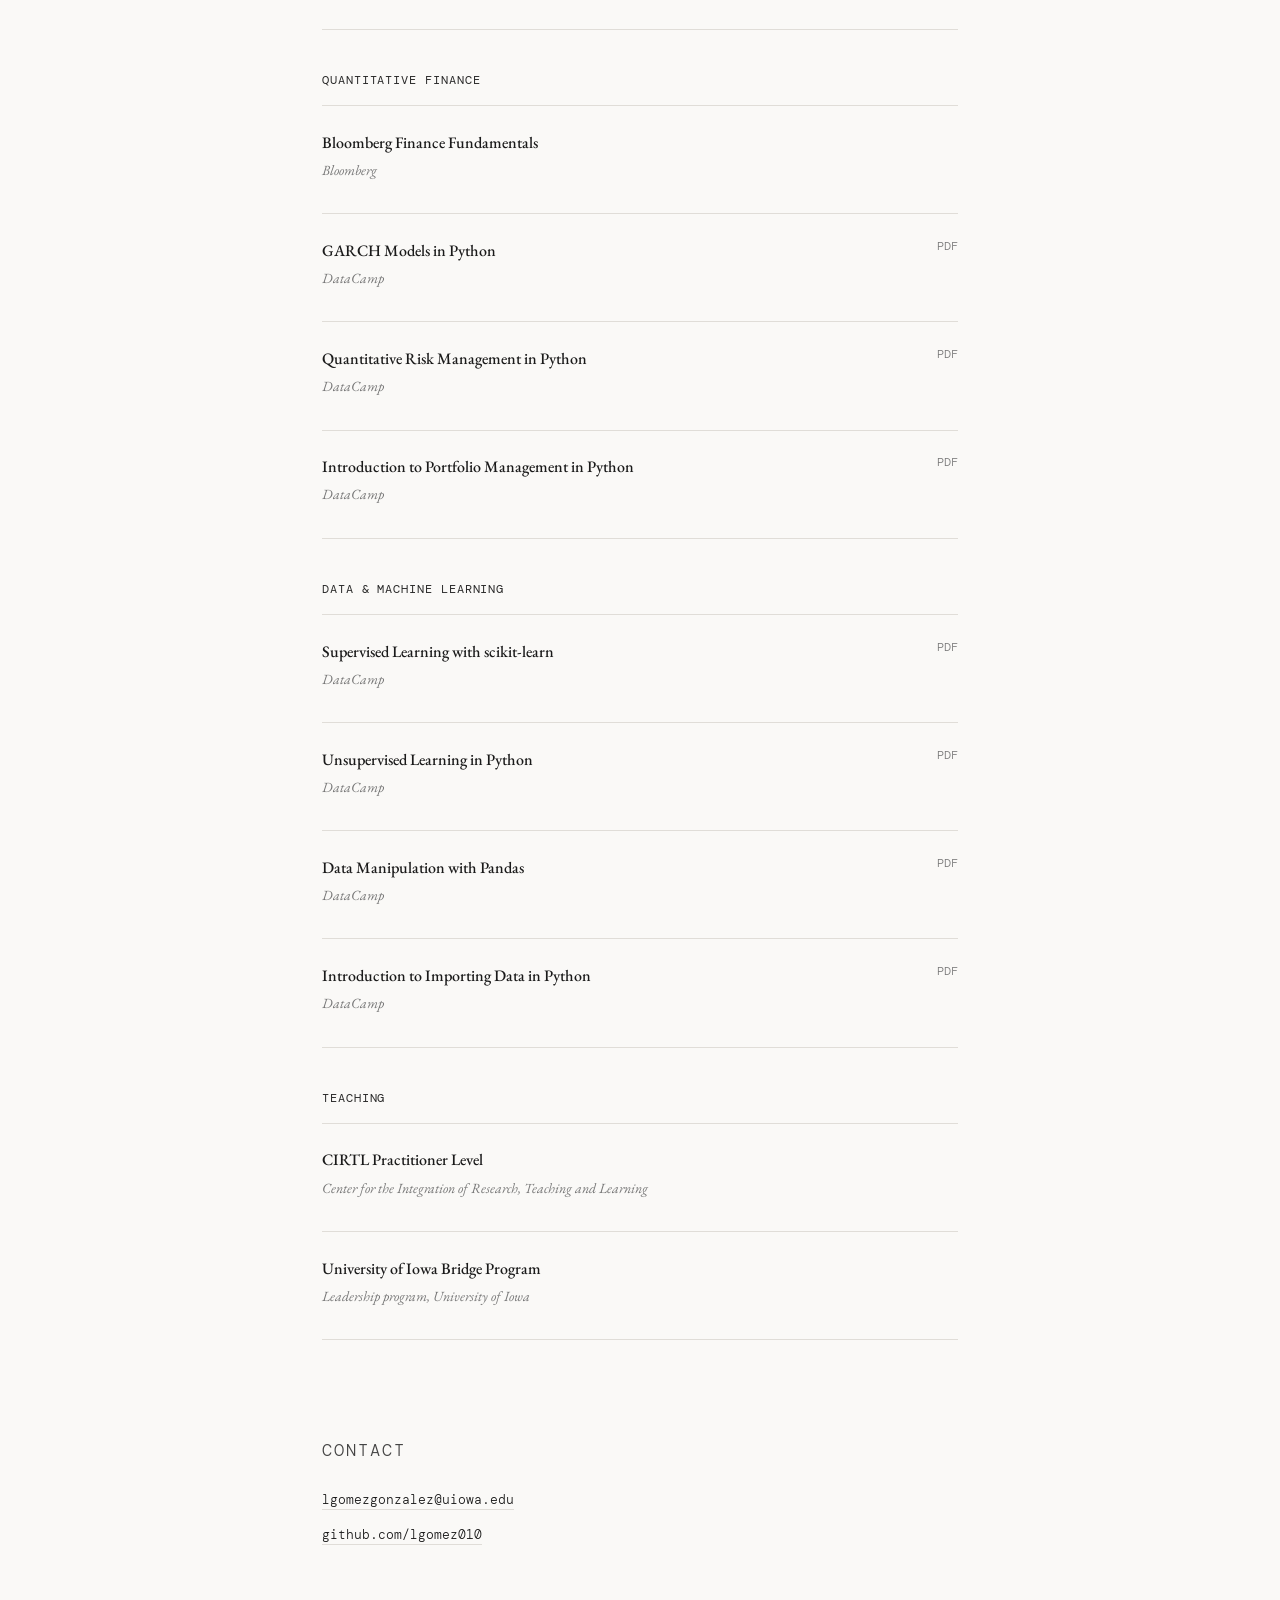
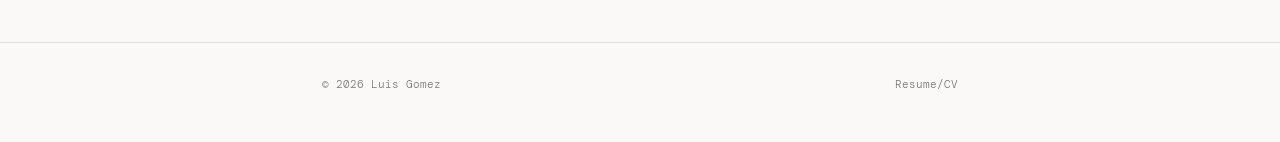
==== commit 002e6d34: "Revise bio and teaching section in index.html Updated personal details and removed specific research" ====
--- a/index.html
+++ b/index.html
@@ -43,7 +43,7 @@
           <p>
             I enlisted in the California Army National Guard in 2016 and served three years with
             the 1401st Engineering unit as a 12N Horizontal Construction Engineer, separating as
-            an E3 to focus on college.
+            an E3 to focus on math.
           </p>
           <p>
             I began taking mathematics seriously at 23. What drew me in were the symbols; what
@@ -60,9 +60,6 @@
 
         <h2>Research Interests</h2>
         <ul class="interests">
-          <li>Log-correlated fields and Gaussian multiplicative chaos</li>
-          <li>Analytic number theory: Dedekind zeta functions, Artin factorization</li>
-          <li>Estimation of multifractal scaling exponents from finite records</li>
           <li>Computational and probabilistic number theory</li>
         </ul>
 
@@ -78,16 +75,9 @@
            TODO: add your PhD start year as its own entry if you want it shown.
       ═══════════════════════════════════════ -->
       <section id="path">
-        <p class="section-label">Path</p>
+        <p class="section-label">Progression Timeline</p>
 
         <ul class="timeline">
-          <li>
-            <span class="year">2016–19</span>
-            <span class="event">
-              California Army National Guard
-              <span class="detail">1401st Engineering unit, 12N Horizontal Construction Engineer; separated as E3</span>
-            </span>
-          </li>
           <li>
             <span class="year">2021</span>
             <span class="event">
@@ -204,8 +194,7 @@
               <div class="pub-title">Volatility Surface Lab</div>
               <div class="pub-meta">Python, NumPy, SciPy, pandas — in progress</div>
               <div class="pub-desc">
-                Implied volatility surfaces from market option chains; the empirical counterpart to
-                the multifractal estimation question in my research.
+                Implied volatility surfaces from market option chains.
               </div>
             </div>
             <div class="pub-links">
@@ -228,8 +217,7 @@
         <div class="prose">
           <p>
             Two years as a teaching assistant and one year as instructor of record for college
-            algebra. I write exam study guides with full worked solutions and share them across
-            sections, and I am currently mentoring a Directed Reading Program student in
+            algebra. I am currently mentoring a Directed Reading Program student in
             mathematical finance.
           </p>
         </div>
--- a/style.css
+++ b/style.css
@@ -0,0 +1,578 @@
+/* ═══════════════════════════════════════════════════════════
+   Luis Gomez — shared stylesheet
+   Linked from index.html, research.html, projects.html, teaching.html
+   ═══════════════════════════════════════════════════════════ */
+
+*, *::before, *::after { box-sizing: border-box; margin: 0; padding: 0; }
+
+:root {
+  --bg: #faf9f7;
+  --text: #1a1a1a;
+  --muted: #777;
+  --accent: #2a2a2a;
+  --line: #e0ddd8;
+  --hover: #0040ff;
+}
+
+html { scroll-behavior: smooth; }
+
+body {
+  background: var(--bg);
+  color: var(--text);
+  font-family: 'EB Garamond', Georgia, serif;
+  font-size: 18px;
+  line-height: 1.7;
+}
+
+/* ── Layout ── */
+.container {
+  max-width: 700px;
+  margin: 0 auto;
+  padding: 0 2rem;
+}
+
+/* ── Nav ── */
+nav {
+  padding: 2rem 0 1.5rem;
+  border-bottom: 1px solid var(--line);
+  margin-bottom: 5rem;
+}
+
+nav .container {
+  display: flex;
+  justify-content: space-between;
+  align-items: baseline;
+  gap: 1.5rem;
+  flex-wrap: wrap;
+}
+
+nav ul {
+  list-style: none;
+  display: flex;
+  gap: 1.6rem;
+  flex-wrap: wrap;
+}
+
+nav ul a {
+  font-family: 'DM Mono', monospace;
+  font-size: 0.75rem;
+  font-weight: 300;
+  color: var(--muted);
+  text-decoration: none;
+  letter-spacing: 0.05em;
+  text-transform: uppercase;
+  transition: color 0.2s;
+}
+
+nav ul a:hover { color: var(--hover); }
+
+/* Current page marker */
+nav ul a[aria-current="page"] {
+  color: var(--text);
+  border-bottom: 1px solid var(--line);
+  padding-bottom: 2px;
+}
+
+/* ── Sections ── */
+section { margin-bottom: 6rem; }
+
+.section-label {
+  font-family: 'DM Mono', monospace;
+  font-size: 0.7rem;
+  font-weight: 300;
+  letter-spacing: 0.12em;
+  text-transform: uppercase;
+  color: var(--muted);
+  margin-bottom: 2rem;
+}
+
+.section-note {
+  font-size: 0.88rem;
+  color: var(--muted);
+  font-style: italic;
+  margin-top: -1.4rem;
+  margin-bottom: 2rem;
+}
+
+/* ── Hero / About ── */
+#about h1,
+.page-title {
+  font-size: clamp(2.2rem, 5vw, 3.2rem);
+  font-weight: 400;
+  line-height: 1.2;
+  margin-bottom: 0.6rem;
+  letter-spacing: -0.02em;
+}
+
+.page-title { font-size: clamp(1.9rem, 4vw, 2.6rem); }
+
+#about .subtitle,
+.page-subtitle {
+  font-size: 1.05rem;
+  color: var(--muted);
+  margin-bottom: 2rem;
+}
+
+#about .bio p {
+  font-size: 1.05rem;
+  color: #333;
+  max-width: 600px;
+  margin-bottom: 1.1rem;
+}
+
+#about h2 {
+  font-size: 0.7rem;
+  font-family: 'DM Mono', monospace;
+  font-weight: 300;
+  letter-spacing: 0.12em;
+  text-transform: uppercase;
+  color: var(--muted);
+  margin: 2.4rem 0 0.75rem;
+}
+
+#about .interests {
+  list-style: none;
+  font-size: 1.02rem;
+  color: #333;
+  margin-bottom: 0.5rem;
+}
+
+#about .interests li {
+  padding-left: 1.1rem;
+  position: relative;
+}
+
+#about .interests li::before {
+  content: "—";
+  position: absolute;
+  left: 0;
+  color: var(--muted);
+}
+
+.links-inline {
+  display: flex;
+  flex-wrap: wrap;
+  gap: 1.2rem;
+  font-family: 'DM Mono', monospace;
+  font-size: 0.78rem;
+  font-weight: 300;
+  margin-top: 2rem;
+}
+
+.links-inline a {
+  color: var(--text);
+  text-decoration: none;
+  border-bottom: 1px solid var(--line);
+  padding-bottom: 2px;
+  transition: border-color 0.2s, color 0.2s;
+}
+
+.links-inline a:hover {
+  color: var(--hover);
+  border-color: var(--hover);
+}
+
+/* ── Grouped list headings ── */
+.pub-group-heading {
+  font-family: 'DM Mono', monospace;
+  font-size: 0.72rem;
+  font-weight: 400;
+  letter-spacing: 0.08em;
+  text-transform: uppercase;
+  color: var(--accent);
+  margin: 2.6rem 0 0.9rem;
+}
+
+.pub-group-heading:first-of-type { margin-top: 0; }
+
+/* ── Research / Publications lists ── */
+.pub-list { list-style: none; margin-bottom: 1rem; }
+
+.pub-list li {
+  padding: 1.4rem 0;
+  border-bottom: 1px solid var(--line);
+  display: grid;
+  grid-template-columns: 1fr auto;
+  gap: 0.5rem 1.5rem;
+  align-items: start;
+}
+
+.pub-list li:first-child { border-top: 1px solid var(--line); }
+
+.pub-title {
+  font-size: 1rem;
+  font-weight: 500;
+  margin-bottom: 0.2rem;
+}
+
+.pub-meta {
+  font-size: 0.88rem;
+  color: var(--muted);
+  font-style: italic;
+  margin-bottom: 0.5rem;
+}
+
+.pub-desc {
+  font-size: 0.92rem;
+  color: #444;
+  line-height: 1.6;
+}
+
+.pub-links {
+  display: flex;
+  flex-direction: column;
+  gap: 0.4rem;
+  align-items: flex-end;
+}
+
+.pub-link {
+  font-family: 'DM Mono', monospace;
+  font-size: 0.72rem;
+  font-weight: 300;
+  color: var(--muted);
+  text-decoration: none;
+  white-space: nowrap;
+  transition: color 0.2s;
+}
+
+.pub-link:hover { color: var(--hover); }
+
+/* ── Projects ── */
+.project-grid { display: flex; flex-direction: column; }
+
+.project-card {
+  padding: 1.5rem 0;
+  border-bottom: 1px solid var(--line);
+  display: block;
+  text-decoration: none;
+  color: inherit;
+}
+
+.project-card:first-child { border-top: 1px solid var(--line); }
+.project-card:hover .project-name { color: var(--hover); }
+
+.project-name {
+  font-size: 1rem;
+  font-weight: 500;
+  margin-bottom: 0.35rem;
+  transition: color 0.2s;
+  display: flex;
+  align-items: center;
+  gap: 0.6rem;
+  flex-wrap: wrap;
+}
+
+.status-badge {
+  font-family: 'DM Mono', monospace;
+  font-size: 0.62rem;
+  font-weight: 400;
+  letter-spacing: 0.08em;
+  text-transform: uppercase;
+  color: var(--muted);
+  border: 1px solid var(--line);
+  border-radius: 2px;
+  padding: 0.1rem 0.4rem;
+  white-space: nowrap;
+}
+
+.project-desc {
+  font-size: 0.92rem;
+  color: #444;
+  line-height: 1.6;
+  margin-bottom: 0.75rem;
+}
+
+.project-translation {
+  font-size: 0.88rem;
+  color: #444;
+  line-height: 1.6;
+  margin-bottom: 0.8rem;
+  padding-left: 0.9rem;
+  border-left: 2px solid var(--line);
+}
+
+.project-translation .label {
+  display: block;
+  font-family: 'DM Mono', monospace;
+  font-size: 0.62rem;
+  font-weight: 400;
+  letter-spacing: 0.1em;
+  text-transform: uppercase;
+  color: var(--muted);
+  margin-bottom: 0.3rem;
+}
+
+.project-tag {
+  font-family: 'DM Mono', monospace;
+  font-size: 0.68rem;
+  font-weight: 300;
+  color: var(--muted);
+  border: 1px solid var(--line);
+  padding: 0.2rem 0.5rem;
+  border-radius: 2px;
+  display: inline-block;
+  white-space: normal;
+  line-height: 1.8;
+}
+
+/* ═══════════════════════════════════════════════════════════
+   NEW COMPONENTS
+   ═══════════════════════════════════════════════════════════ */
+
+/* ── Timeline ── */
+.timeline { list-style: none; }
+
+.timeline li {
+  display: grid;
+  grid-template-columns: 4.5rem 1fr;
+  gap: 1.2rem;
+  padding: 0.9rem 0;
+  border-bottom: 1px solid var(--line);
+}
+
+.timeline li:first-child { border-top: 1px solid var(--line); }
+
+.timeline .year {
+  font-family: 'DM Mono', monospace;
+  font-size: 0.75rem;
+  font-weight: 400;
+  color: var(--muted);
+  letter-spacing: 0.04em;
+  padding-top: 0.25rem;
+  white-space: nowrap;
+}
+
+.timeline .event {
+  font-size: 0.96rem;
+  color: #333;
+  line-height: 1.6;
+}
+
+.timeline .event .detail {
+  display: block;
+  font-size: 0.86rem;
+  color: var(--muted);
+  font-style: italic;
+}
+
+.timeline .event a {
+  color: inherit;
+  text-decoration: none;
+  border-bottom: 1px solid var(--line);
+  transition: color 0.2s, border-color 0.2s;
+}
+
+.timeline .event a:hover { color: var(--hover); border-color: var(--hover); }
+
+/* ── Long-form prose (research page) ── */
+.prose p {
+  font-size: 1.02rem;
+  color: #333;
+  margin-bottom: 1.2rem;
+  max-width: 640px;
+}
+
+.prose p:last-child { margin-bottom: 0; }
+
+.prose h3 {
+  font-size: 1.1rem;
+  font-weight: 500;
+  margin: 2.8rem 0 0.9rem;
+  letter-spacing: -0.01em;
+}
+
+.prose h4 {
+  font-family: 'DM Mono', monospace;
+  font-size: 0.7rem;
+  font-weight: 400;
+  letter-spacing: 0.1em;
+  text-transform: uppercase;
+  color: var(--muted);
+  margin: 2.2rem 0 0.7rem;
+}
+
+.prose em { font-style: italic; }
+
+.prose .lead {
+  font-size: 1.1rem;
+  color: #2a2a2a;
+}
+
+/* Reference superscripts */
+.prose sup a {
+  font-family: 'DM Mono', monospace;
+  font-size: 0.68rem;
+  color: var(--muted);
+  text-decoration: none;
+  padding: 0 0.1rem;
+}
+
+.prose sup a:hover { color: var(--hover); }
+
+/* ── Related / cross-page links ── */
+.related {
+  margin-top: 1.6rem;
+  padding: 1rem 0 0;
+  border-top: 1px solid var(--line);
+  font-family: 'DM Mono', monospace;
+  font-size: 0.72rem;
+  font-weight: 300;
+  color: var(--muted);
+  display: flex;
+  flex-wrap: wrap;
+  gap: 1.2rem;
+}
+
+.related a {
+  color: var(--text);
+  text-decoration: none;
+  border-bottom: 1px solid var(--line);
+  padding-bottom: 2px;
+  transition: color 0.2s, border-color 0.2s;
+}
+
+.related a:hover { color: var(--hover); border-color: var(--hover); }
+
+.related .label {
+  text-transform: uppercase;
+  letter-spacing: 0.1em;
+  color: var(--muted);
+}
+
+/* ── References list ── */
+.refs {
+  list-style: none;
+  counter-reset: ref;
+  margin-top: 1rem;
+}
+
+.refs li {
+  display: grid;
+  grid-template-columns: 2rem 1fr;
+  gap: 0.6rem;
+  font-size: 0.88rem;
+  color: #444;
+  margin-bottom: 0.8rem;
+  line-height: 1.6;
+}
+
+.refs li::before {
+  counter-increment: ref;
+  content: "[" counter(ref) "]";
+  font-family: 'DM Mono', monospace;
+  font-size: 0.72rem;
+  color: var(--muted);
+  padding-top: 0.2rem;
+}
+
+.refs a {
+  color: inherit;
+  text-decoration: none;
+  border-bottom: 1px solid var(--line);
+  transition: color 0.2s, border-color 0.2s;
+}
+
+.refs a:hover { color: var(--hover); border-color: var(--hover); }
+
+/* ── Teaching items ── */
+.teach-list { list-style: none; }
+
+.teach-list li {
+  padding: 1.4rem 0;
+  border-bottom: 1px solid var(--line);
+}
+
+.teach-list li:first-child { border-top: 1px solid var(--line); }
+
+.teach-role {
+  font-size: 1rem;
+  font-weight: 500;
+  margin-bottom: 0.2rem;
+}
+
+.teach-meta {
+  font-size: 0.88rem;
+  color: var(--muted);
+  font-style: italic;
+  margin-bottom: 0.5rem;
+}
+
+.teach-desc {
+  font-size: 0.92rem;
+  color: #444;
+  line-height: 1.6;
+}
+
+/* ── Contact ── */
+#contact p {
+  font-size: 1.05rem;
+  color: #444;
+  margin-bottom: 1.5rem;
+  max-width: 520px;
+}
+
+.contact-list {
+  list-style: none;
+  font-family: 'DM Mono', monospace;
+  font-size: 0.82rem;
+  font-weight: 300;
+  display: flex;
+  flex-direction: column;
+  gap: 0.8rem;
+}
+
+.contact-list a {
+  color: var(--text);
+  text-decoration: none;
+  border-bottom: 1px solid var(--line);
+  padding-bottom: 1px;
+  transition: color 0.2s, border-color 0.2s;
+}
+
+.contact-list a:hover {
+  color: var(--hover);
+  border-color: var(--hover);
+}
+
+/* ── Footer ── */
+footer {
+  border-top: 1px solid var(--line);
+  padding: 2rem 0 3rem;
+  margin-top: 2rem;
+}
+
+footer .container {
+  display: flex;
+  justify-content: space-between;
+  align-items: center;
+  gap: 1rem;
+  flex-wrap: wrap;
+}
+
+footer p {
+  font-family: 'DM Mono', monospace;
+  font-size: 0.7rem;
+  font-weight: 300;
+  color: var(--muted);
+}
+
+footer a {
+  font-family: 'DM Mono', monospace;
+  font-size: 0.7rem;
+  font-weight: 300;
+  color: var(--muted);
+  text-decoration: none;
+  transition: color 0.2s;
+}
+
+footer a:hover { color: var(--hover); }
+
+/* ── Responsive ── */
+@media (max-width: 580px) {
+  nav .container { flex-direction: column; gap: 1rem; align-items: flex-start; }
+  nav ul { gap: 1.1rem; }
+  .pub-list li { grid-template-columns: 1fr; }
+  .pub-links { flex-direction: row; align-items: flex-start; gap: 1rem; }
+  .timeline li { grid-template-columns: 1fr; gap: 0.2rem; }
+  footer .container { flex-direction: column; gap: 0.5rem; text-align: center; }
+}
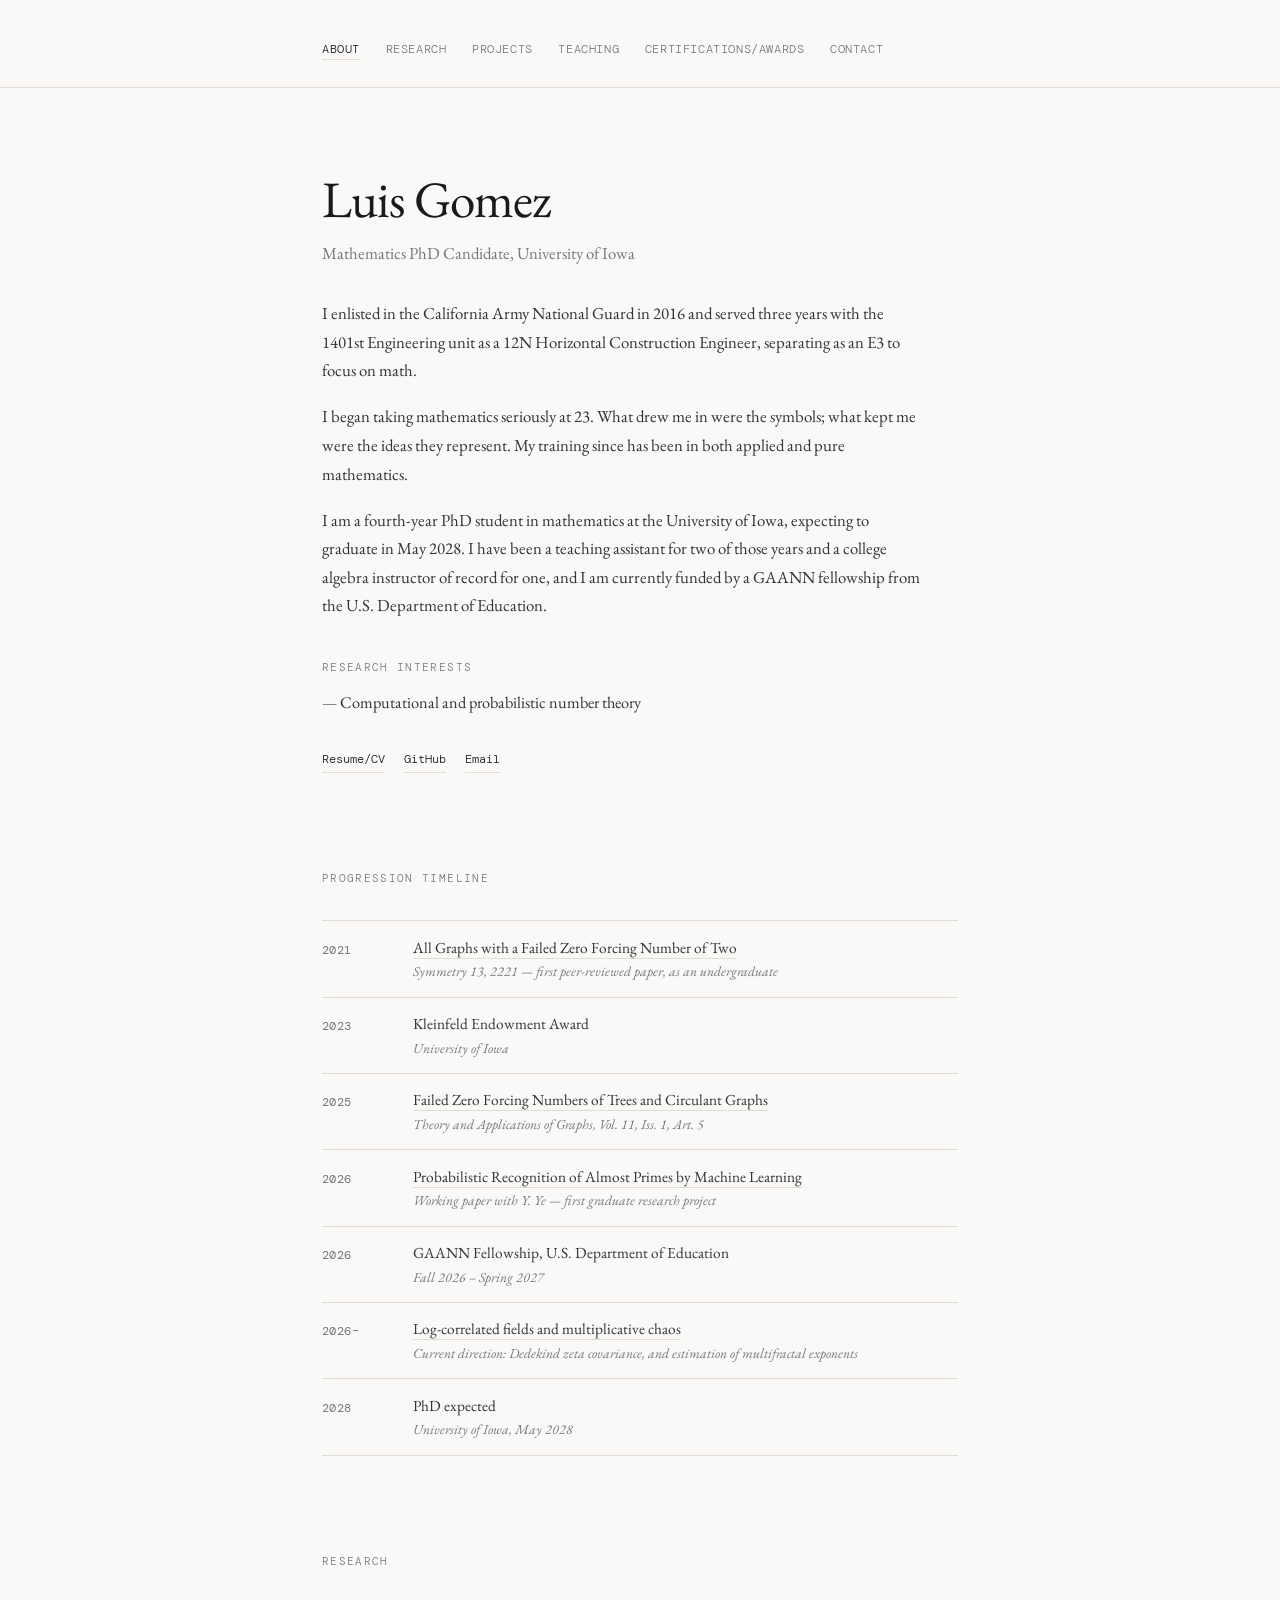
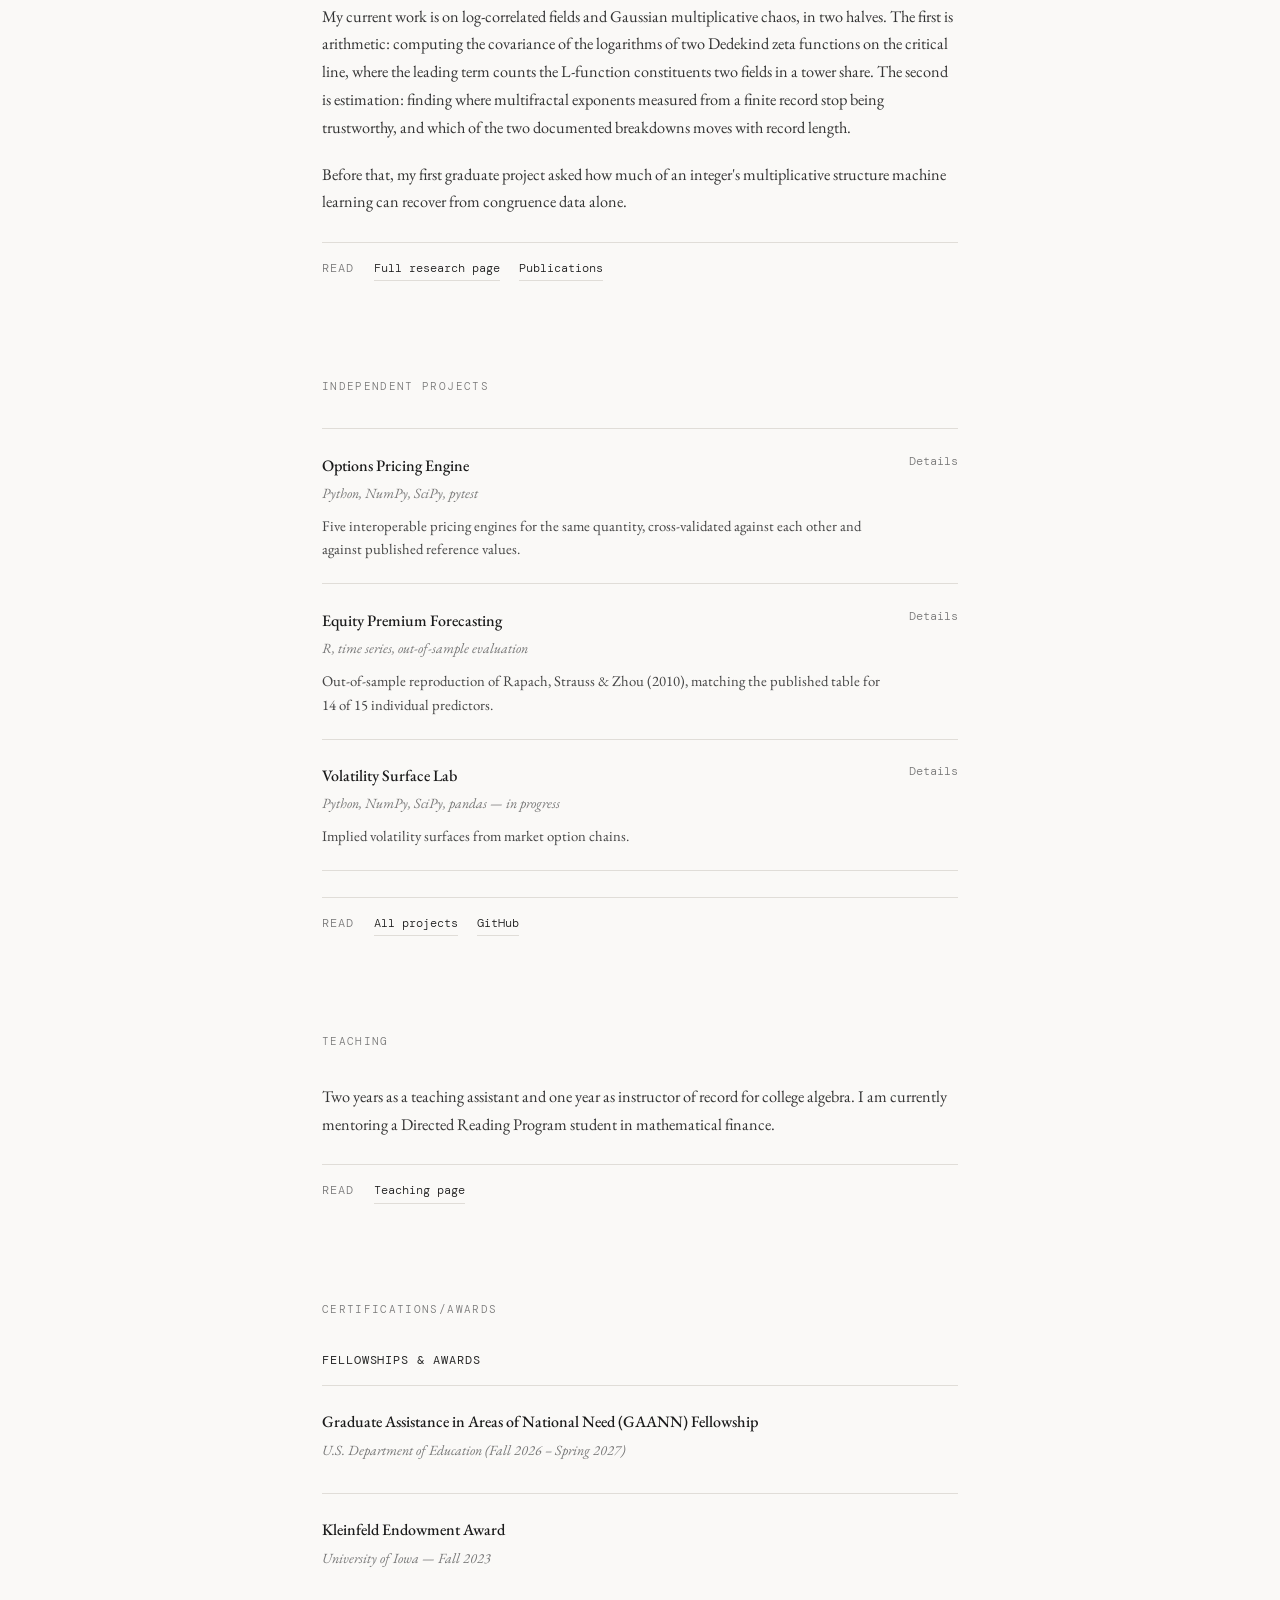
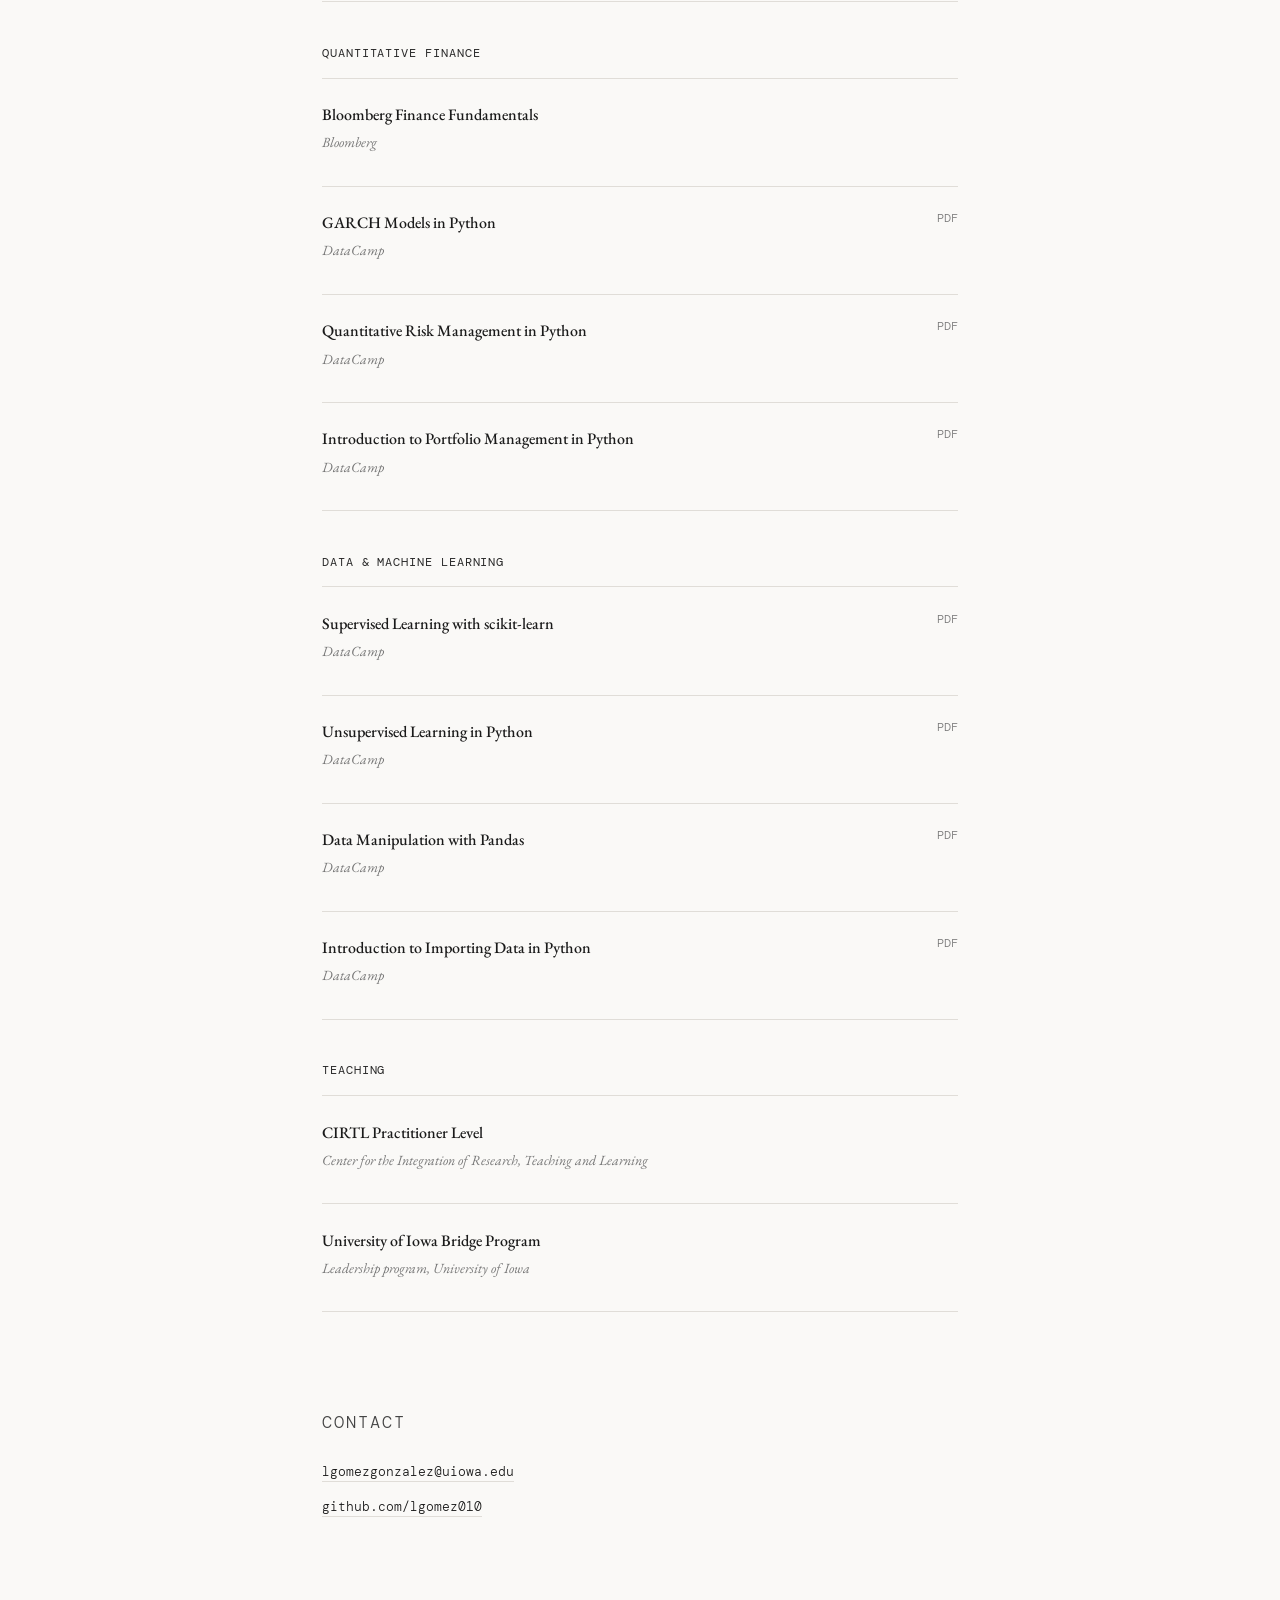
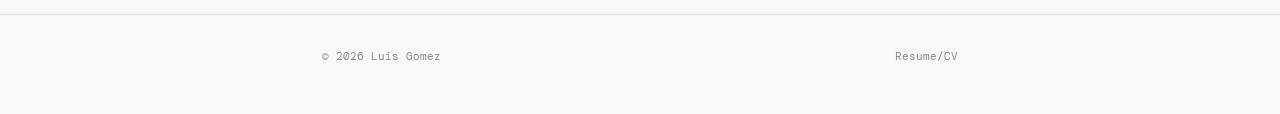
==== commit 42d6af55: "Update index.html" ====
--- a/index.html
+++ b/index.html
@@ -110,7 +110,7 @@
             <span class="year">2026</span>
             <span class="event">
               GAANN Fellowship, U.S. Department of Education
-              <span class="detail">Fall 2026 – Spring 2027; mentoring a Directed Reading Program student in mathematical finance</span>
+              <span class="detail">Fall 2026 – Spring 2027</span>
             </span>
           </li>
           <li>
@@ -146,8 +146,7 @@
           </p>
           <p>
             Before that, my first graduate project asked how much of an integer's multiplicative
-            structure machine learning can recover from congruence data alone. It returned a null
-            result, and tracing why is the part worth reading.
+            structure machine learning can recover from congruence data alone. 
           </p>
         </div>
         <div class="related">
